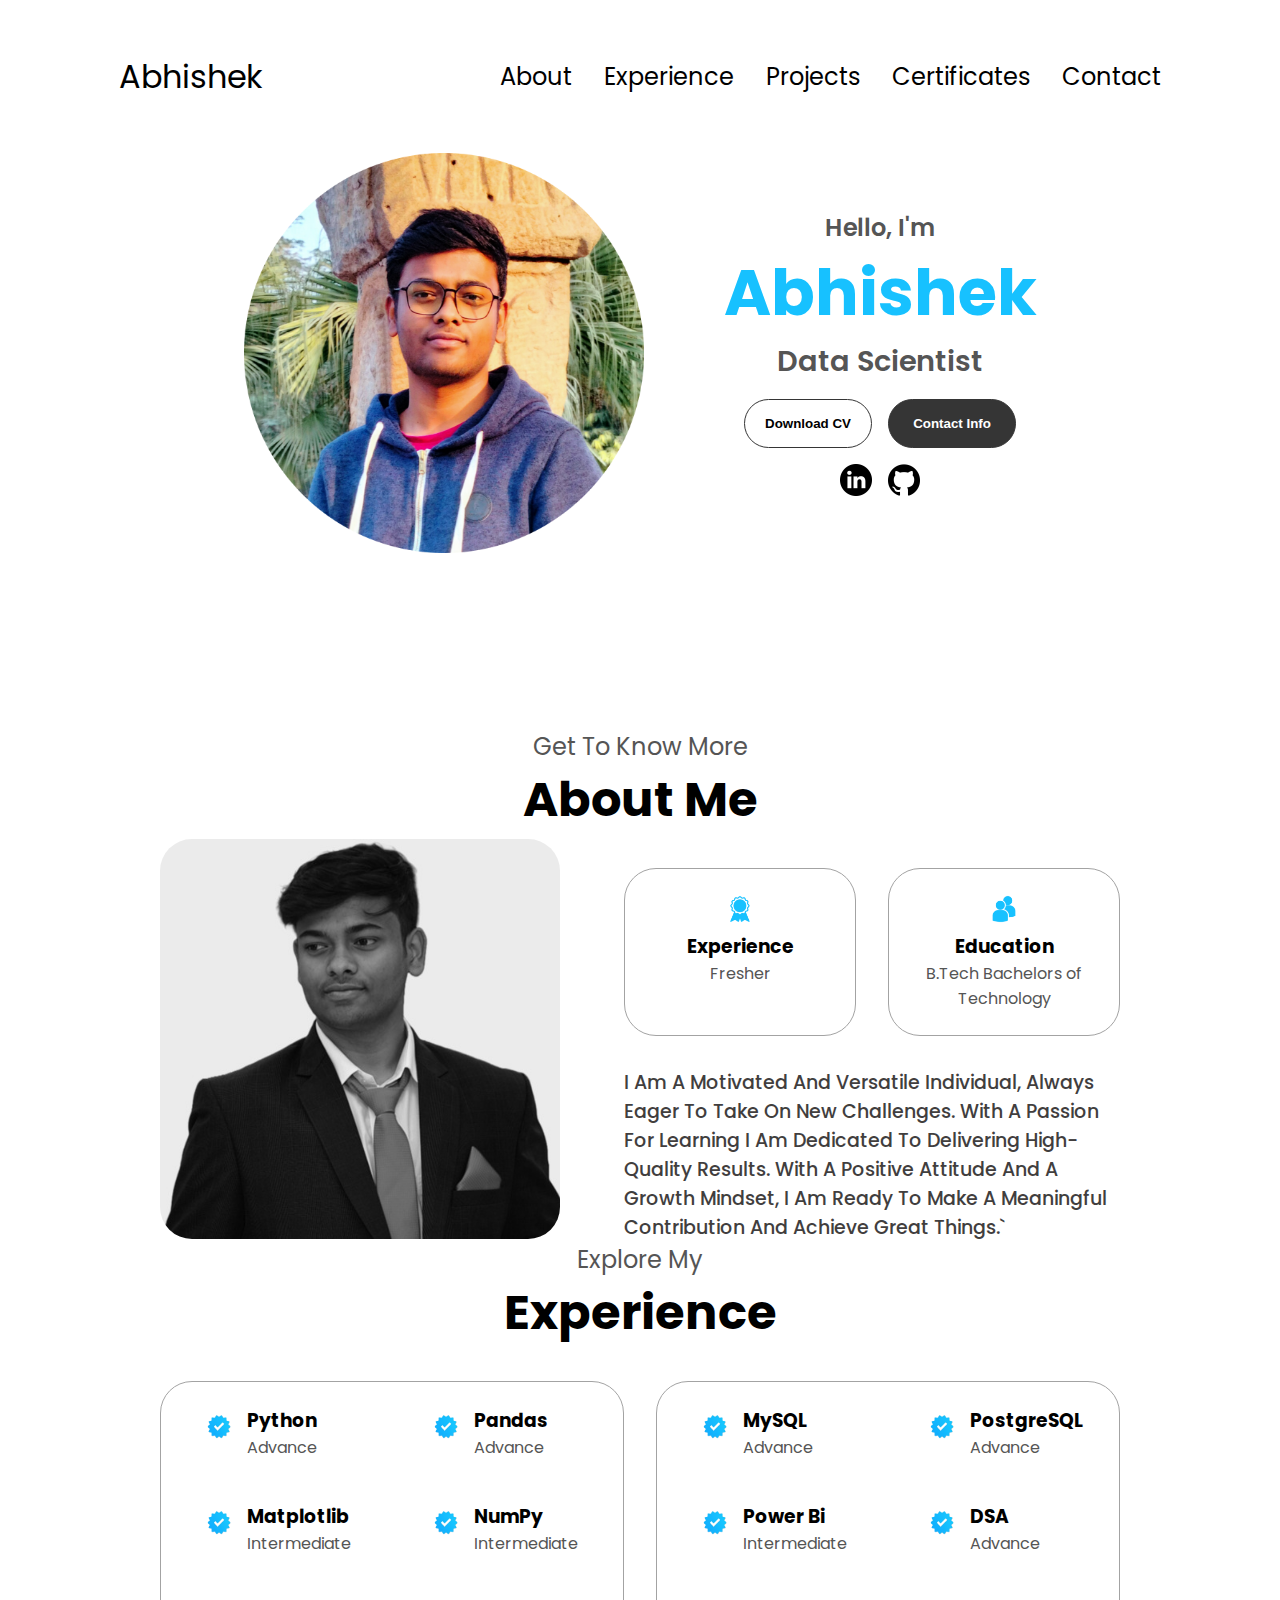
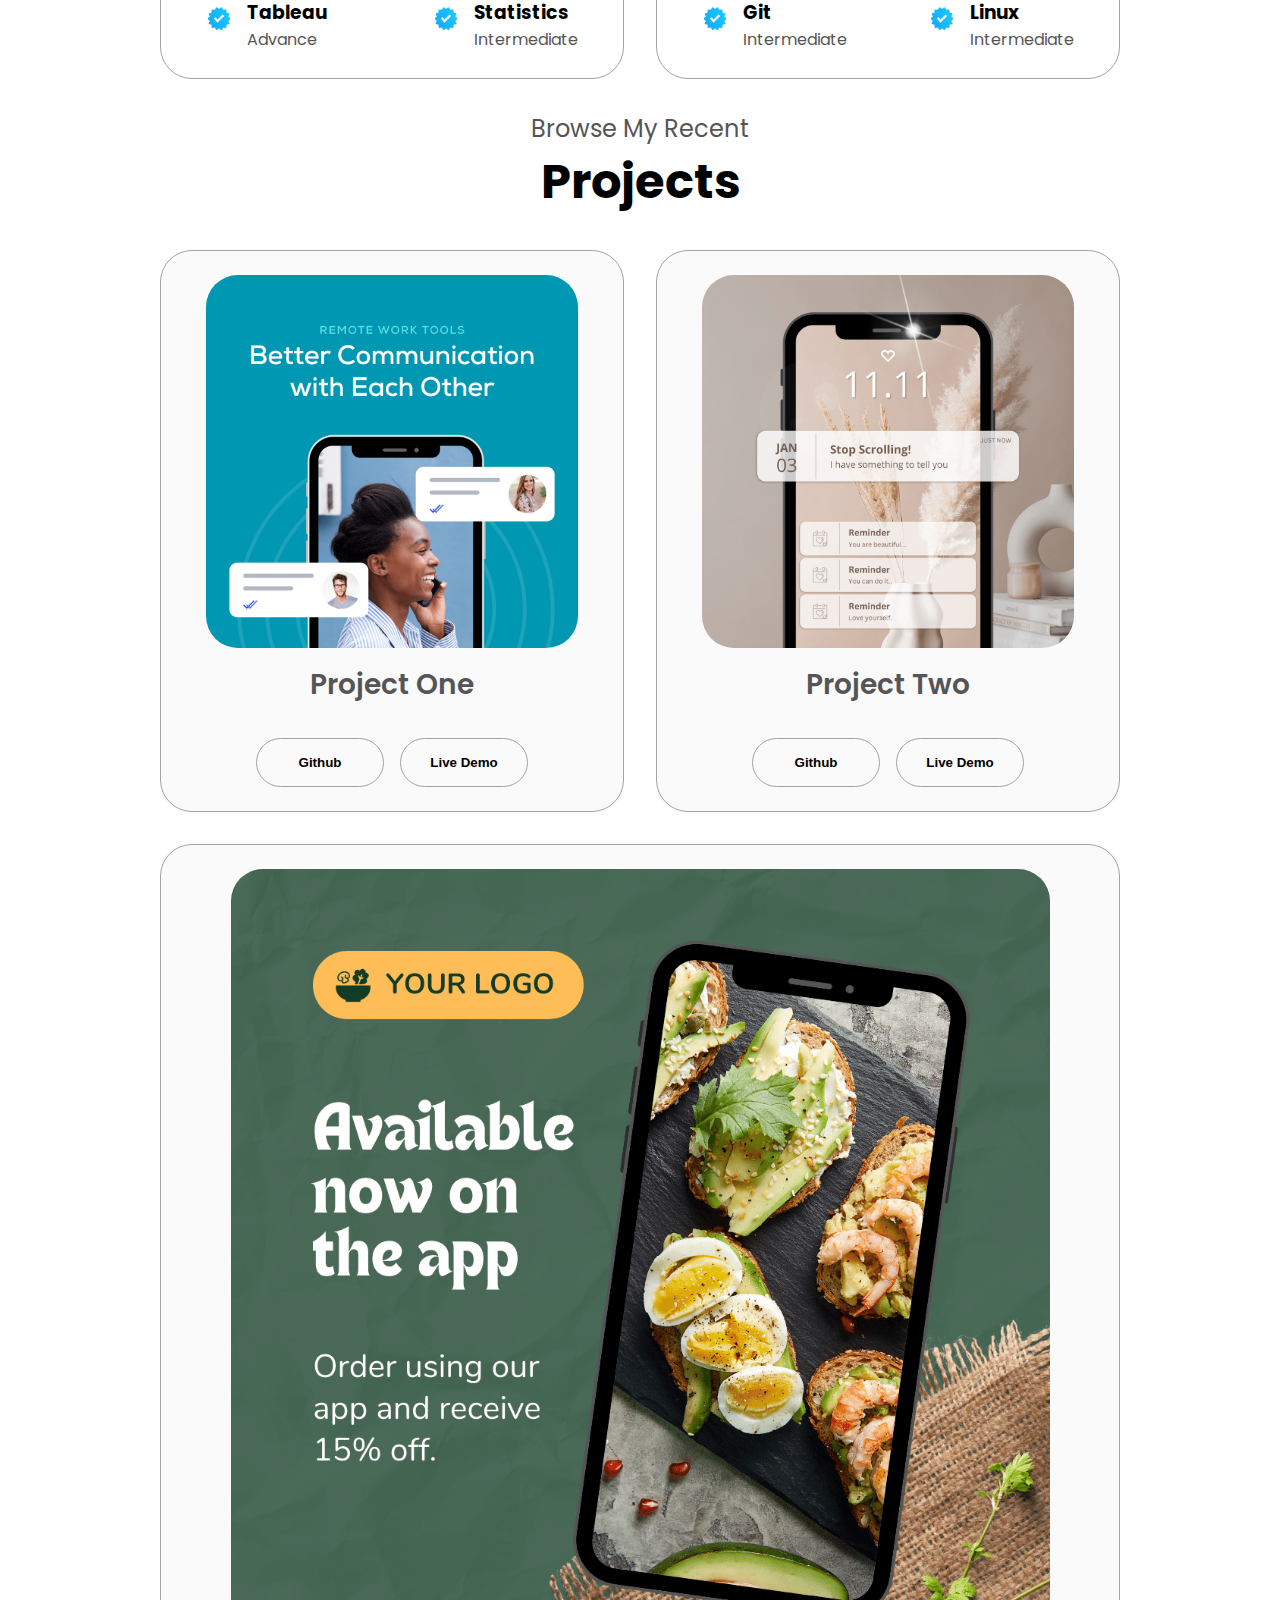
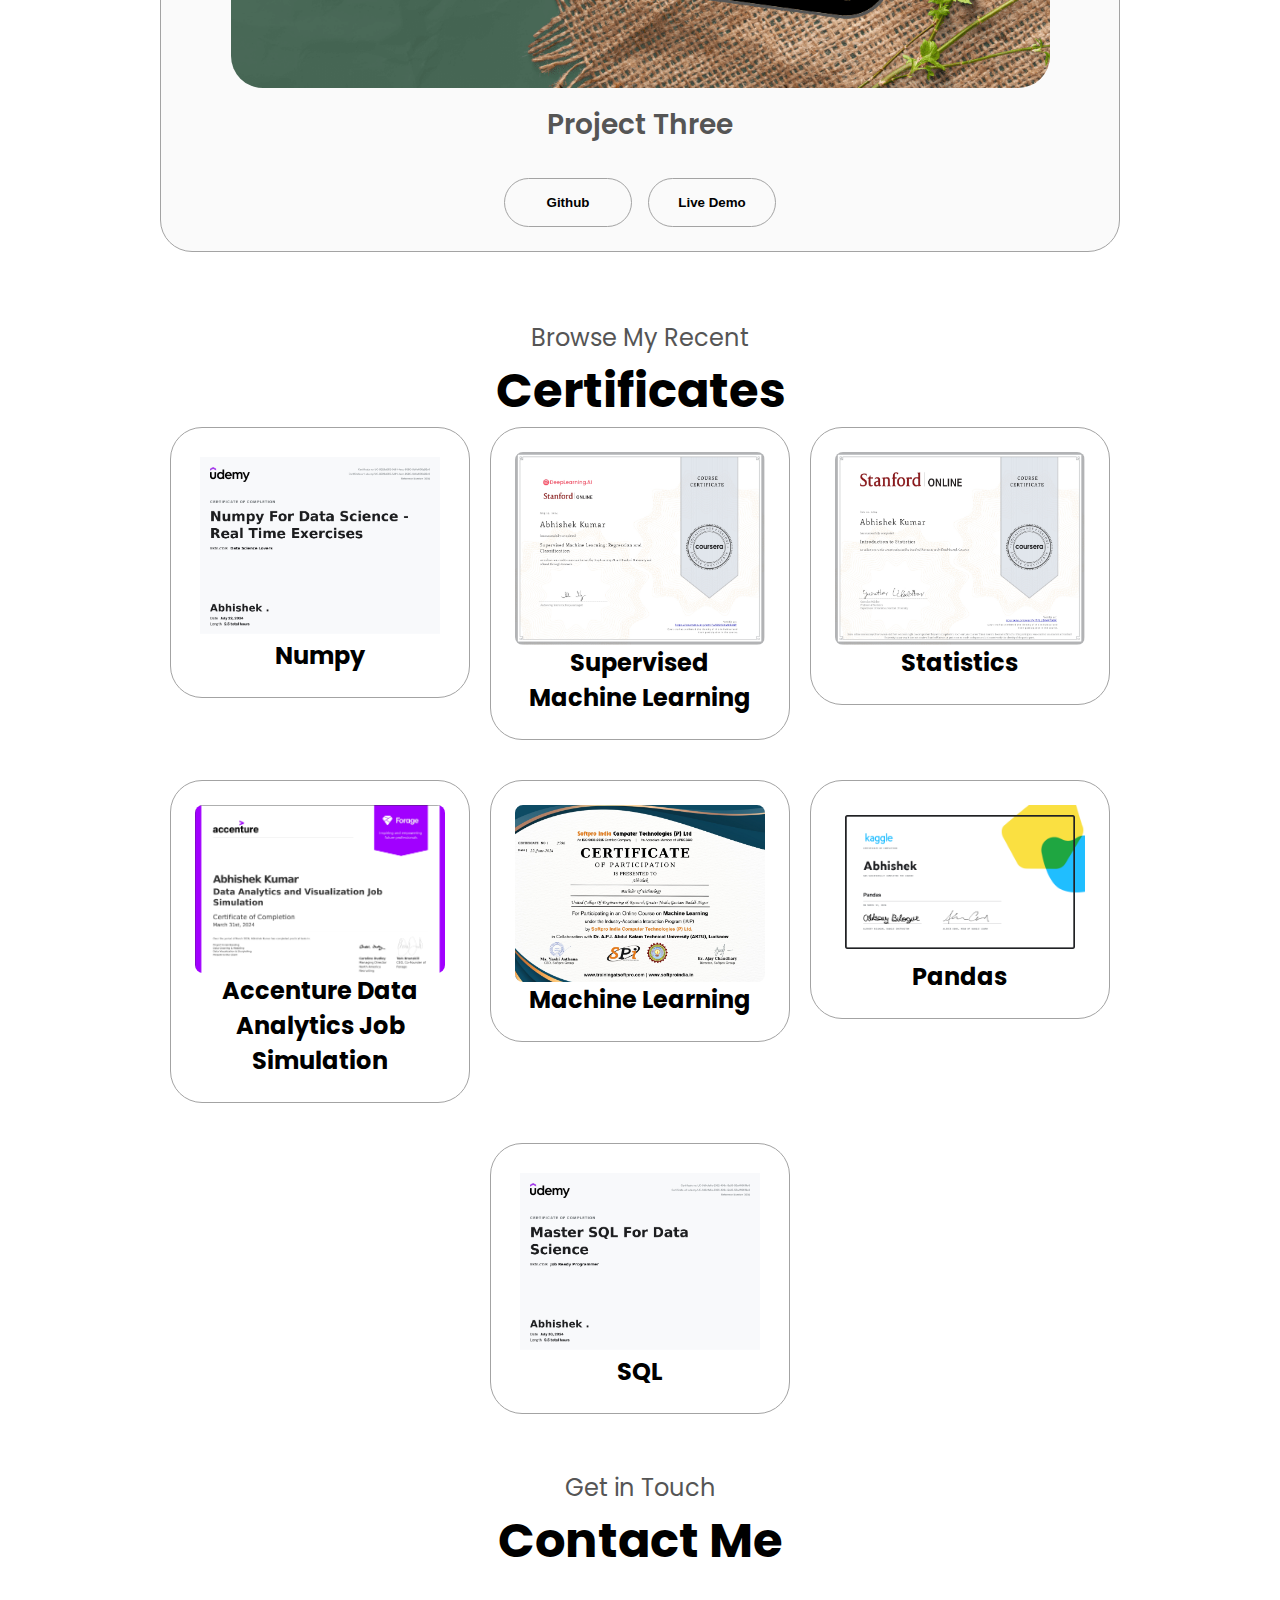
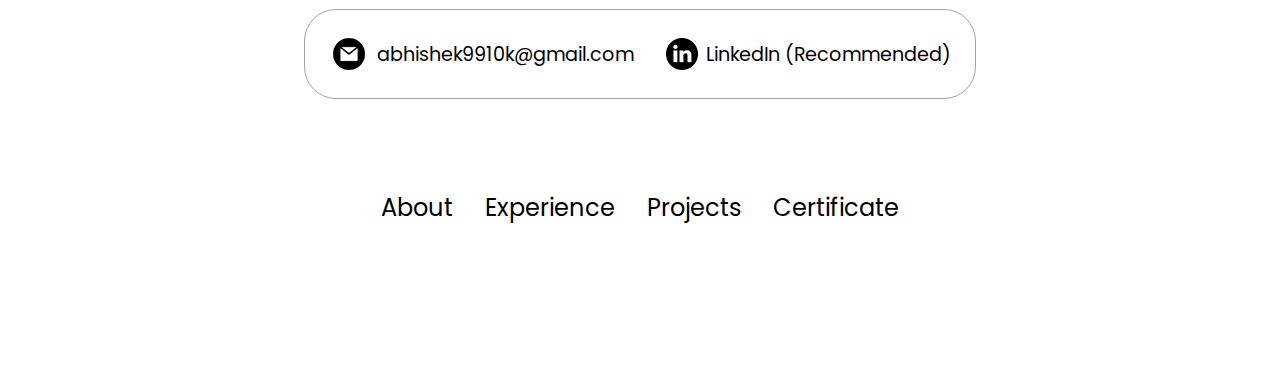
==== index.html @ ef2e8e3e "adding more certifictes" ====
<!DOCTYPE html>
<html lang="en">
  <head>
    <meta charset="UTF-8" />
    <meta http-equiv="X-UA-Compatible" content="IE=edge" />
    <meta name="viewport" content="width=device-width, initial-scale=1.0" />
    <title>Abhishek Portfolio</title>
    <link rel="icon" href="./assets/favicon.ico" type="image/x-icon" />
    <link rel="stylesheet" href="style.css" />
    <link rel="stylesheet" href="mediaqueries.css" />
  </head>
  <body>
    <nav id="desktop-nav">
      <div class="logo">Abhishek</div>
      <div>
        <ul class="nav-links">
          <li><a href="#about">About</a></li>
          <li><a href="#experience">Experience</a></li>
          <li><a href="#projects">Projects</a></li>
          <li><a href="#certificate">Certificates</a></li>
          <li><a href="#contact">Contact</a></li>
        </ul>
      </div>
    </nav>
    <nav id="hamburger-nav">
      <div class="logo">Abhishek</div>
      <div class="hamburger-menu">
        <div class="hamburger-icon" onclick="toggleMenu()">
          <span></span>
          <span></span>
          <span></span>
        </div>
        <div class="menu-links">
          <li><a href="#about" onclick="toggleMenu()">About</a></li>
          <li><a href="#experience" onclick="toggleMenu()">Experience</a></li>
          <li><a href="#projects" onclick="toggleMenu()">Projects</a></li>
          <li><a href="#contact" onclick="toggleMenu()">Contact</a></li>
        </div>
      </div>
    </nav>
    <section id="profile">
      <div class="section__pic-container">
        <img src="./assets/abhi_hero.png" alt="abhishek profile picture" />
      </div>
      <div class="section__text">
        <p class="section__text__p1">Hello, I'm</p>
        <h1 class="section_title">Abhishek</h1>
        <p class="section__text__p2">Data Scientist</p>
        <div class="btn-container">
          <!-- <button
            class="btn btn-color-2"
            onclick="window.open('.assets\no_resume.html')"
          >
            Download CV
          </button> -->

          <button class="btn btn-color-2" onclick="window.open('no_resume.html', '_blank')" >
            Download CV
          </button>

          <button class="btn btn-color-1" onclick="location.href='./#contact'">
            Contact Info
          </button>
        </div>
        <div id="socials-container">
          <img
            src="./assets/linkedin.png"
            alt="My LinkedIn profile"
            class="icon"
            onclick="window.open('https://www.linkedin.com/in/abhishek9910/')"
          />
          <img
            src="./assets/github.png"
            alt="My Github profile"
            class="icon"
            onclick="window.open('https://github.com/abhi24112')"
          />
        </div>
      </div>
    </section>
    <section id="about">
      <p class="section__text__p1">Get To Know More</p>
      <h1 class="title">About Me</h1>
      <div class="section-container">
        <div class="section__pic-container">
          <img
            src="./assets/black_white-removebg-preview.jpg"
            alt="Profile picture"
            class="about-pic"
          />
        </div>
        <div class="about-details-container">
          <div class="about-containers">
            <div class="details-container">
              <img
                src="./assets/exp.png"
                alt="Experience icon"
                class="icon"
              />
              <h3>Experience</h3>
              <p>Fresher</p>
            </div>
            <div class="details-container">
              <img
                src="./assets/education.png"
                alt="Education icon"
                class="icon"
              />
              <h3>Education</h3>
              <p>B.Tech Bachelors of Technology</p>
            </div>
          </div>
          <div class="text-container">
            <p>
              I Am A Motivated And Versatile Individual, Always Eager To Take On New Challenges. 
              With A Passion For Learning I Am Dedicated To Delivering High-Quality Results. 
              With A Positive Attitude And A Growth Mindset, 
              I Am Ready To Make 
              A Meaningful Contribution And Achieve Great Things.`
            </p>
          </div>
        </div>
      </div>
      <!-- <img
        src="./assets/arrow.png"
        alt="Arrow icon"
        class="icon arrow"
        onclick="location.href='./#experience'"
      /> -->
    </section>
    <section id="experience">
      <p class="section__text__p1">Explore My</p>
      <h1 class="title">Experience</h1>
      <div class="experience-details-container">
        <div class="about-containers">
          <div class="details-container">
            <!-- <h2 class="experience-sub-title">Frontend Development</h2> -->
            <div class="article-container">
              <article>
                <img
                  src="./assets/checkm-removebg-preview.png"
                  alt="Experience icon"
                  class="icon"
                />
                <div>
                  <h3>Python</h3>
                  <p>Advance</p>
                </div>
              </article>
              <article>
                <img
                  src="./assets/checkm-removebg-preview.png"
                  alt="Experience icon"
                  class="icon"
                />
                <div>
                  <h3>Pandas</h3>
                  <p>Advance</p>
                </div>
              </article>
              <article>
                <img
                  src="./assets/checkm-removebg-preview.png"
                  alt="Experience icon"
                  class="icon"
                />
                <div>
                  <h3>Matplotlib</h3>
                  <p>Intermediate</p>
                </div>
              </article>
              <article>
                <img
                  src="./assets/checkm-removebg-preview.png"
                  alt="Experience icon"
                  class="icon"
                />
                <div>
                  <h3>NumPy</h3>
                  <p>Intermediate</p>
                </div>
              </article>
              <article>
                <img
                  src="./assets/checkm-removebg-preview.png"
                  alt="Experience icon"
                  class="icon"
                />
                <div>
                  <h3>Tableau</h3>
                  <p>Advance</p>
                </div>
              </article>
              <article>
                <img
                  src="./assets/checkm-removebg-preview.png"
                  alt="Experience icon"
                  class="icon"
                />
                <div>
                  <h3>Statistics</h3>
                  <p>Intermediate</p>
                </div>
              </article>
            </div>
          </div>
          <div class="details-container">
            <!-- <h2 class="experience-sub-title">Frontend Development</h2> -->
            <div class="article-container">
              <article>
                <img
                  src="./assets/checkm-removebg-preview.png"
                  alt="Experience icon"
                  class="icon"
                />
                <div>
                  <h3>MySQL</h3>
                  <p>Advance</p>
                </div>
              </article>
              <article>
                <img
                  src="./assets/checkm-removebg-preview.png"
                  alt="Experience icon"
                  class="icon"
                />
                <div>
                  <h3>PostgreSQL</h3>
                  <p>Advance</p>
                </div>
              </article>
              <article>
                <img
                  src="./assets/checkm-removebg-preview.png"
                  alt="Experience icon"
                  class="icon"
                />
                <div>
                  <h3>Power Bi</h3>
                  <p>Intermediate</p>
                </div>
              </article>
              <article>
                <img
                  src="./assets/checkm-removebg-preview.png"
                  alt="Experience icon"
                  class="icon"
                />
                <div>
                  <h3>DSA</h3>
                  <p>Advance</p>
                </div>
              </article>
              <article>
                <img
                  src="./assets/checkm-removebg-preview.png"
                  alt="Experience icon"
                  class="icon"
                />
                <div>
                  <h3>Git</h3>
                  <p>Intermediate</p>
                </div>
              </article>
              <article>
                <img
                  src="./assets/checkm-removebg-preview.png"
                  alt="Experience icon"
                  class="icon"
                />
                <div>
                  <h3>Linux</h3>
                  <p>Intermediate</p>
                </div>
              </article>
            </div>
          </div>
        </div>
      </div>
      <!-- <img
        src="./assets/arrow.png"
        alt="Arrow icon"
        class="icon arrow"
        onclick="location.href='./#projects'"
      /> -->
    </section>
    <section id="projects">
      <p class="section__text__p1">Browse My Recent</p>
      <h1 class="title">Projects</h1>
      <div class="experience-details-container">
        <div class="about-containers">
          <div class="details-container color-container">
            <div class="article-container">
              <img
                src="./assets/project-1.png"
                alt="Project 1"
                class="project-img"
              />
            </div>
            <h2 class="experience-sub-title project-title">Project One</h2>
            <div class="btn-container">
              <button
                class="btn btn-color-2 project-btn"
                onclick="window.open('https://github.com/abhi24112')"
              >
                Github
              </button>
              <button
                class="btn btn-color-2 project-btn"
                onclick="window.open('https://github.com/abhi24112')"
              >
                Live Demo
              </button>
            </div>
          </div>
          <div class="details-container color-container">
            <div class="article-container">
              <img
                src="./assets/project-2.png"
                alt="Project 2"
                class="project-img"
              />
            </div>
            <h2 class="experience-sub-title project-title">Project Two</h2>
            <div class="btn-container">
              <button
                class="btn btn-color-2 project-btn"
                onclick="window.open('https://github.com/abhi24112')"
              >
                Github
              </button>
              <button
                class="btn btn-color-2 project-btn"
                onclick="window.open('https://github.com/abhi24112')"
              >
                Live Demo
              </button>
            </div>
          </div>
          <div class="details-container color-container">
            <div class="article-container">
              <img
                src="./assets/project-3.png"
                alt="Project 3"
                class="project-img"
              />
            </div>
            <h2 class="experience-sub-title project-title">Project Three</h2>
            <div class="btn-container">
              <button
                class="btn btn-color-2 project-btn"
                onclick="window.open('https://github.com/abhi24112')"
              >
                Github
              </button>
              <button
                class="btn btn-color-2 project-btn"
                onclick="window.open('https://github.com/abhi24112')"
              >
                Live Demo
              </button>
            </div>
          </div>
        </div>
      </div>
      <!-- <img
        src="./assets/arrow.png"
        alt="Arrow icon"
        class="icon arrow"
        onclick="location.href='./#contact'"
      /> -->
    </section>


<!-- Certificate Section -->
    <section id="certificate">
      <p class="section__text__p1">Browse My Recent</p>
      <h1 class="title">Certificates</h1>
      <div class="certificate-wrapper">
        <div class="certificate-item">
          <div class="cerdetail-container color-container">
            <a href="https://www.udemy.com/certificate/UC-9326a803-5d61-4ecc-9980-6b6e606a88c6/" target="_blank" class="certificate-link">
              <div class="certificate-container">
                <img src="assets\numpy.jpg" alt="Numpy Certificate" class="certificate-img">
              </div>
              <h2 class="certificate-sub-title">Numpy</h2>
            </a>
          </div>
        </div>
        <div class="certificate-item">
          <div class="cerdetail-container color-container">
            <a href="https://coursera.org/share/c11bd232d0f5179280b59793c2954173" target="_blank" class="certificate-link">
              <div class="certificate-container">
                <img src="assets\supervised.jpg" alt="deeplearnig.ai Standford Certificate" class="certificate-img">
              </div>
              <h2 class="certificate-sub-title">Supervised Machine Learning</h2>
            </a>
          </div>
        </div>
        <div class="certificate-item">
          <div class="cerdetail-container color-container">
            <a href="https://coursera.org/share/4122ca90758fc94a66b3f85af03d422b" target="_blank" class="certificate-link">
              <div class="certificate-container">
                <img src="assets\statistics.jpg" alt="Standford Certificate" class="certificate-img">
              </div>
              <h2 class="certificate-sub-title">Statistics</h2>
            </a>
          </div>
        </div>
        <div class="certificate-item">
          <div class="cerdetail-container color-container">
            <a href="https://forage-uploads-prod.s3.amazonaws.com/completion-certificates/Accenture%20North%20America/hzmoNKtzvAzXsEqx8_Accenture%20North%20America_gLywKjaPsaZXcNJGS_1711901555198_completion_certificate.pdf" target="_blank" class="certificate-link">
              <div class="certificate-container">
                <img src="assets\accenture.png" alt="accenture Certificate" class="certificate-img">
              </div>
              <h2 class="certificate-sub-title">Accenture Data Analytics Job Simulation</h2>
            </a>
          </div>
        </div>
        <div class="certificate-item">
          <div class="cerdetail-container color-container">
            <a href="https://drive.google.com/file/d/16DqFGQH0BVQe_my7ss2_tNaxTNeK2F7A/view?usp=sharing" target="_blank" class="certificate-link">
              <div class="certificate-container">
                <img src="assets\softpro.jpg" alt="Machine Learning Certificate" class="certificate-img">
              </div>
              <h2 class="certificate-sub-title">Machine Learning</h2>
            </a>
          </div>
        </div>
        <div class="certificate-item">
          <div class="cerdetail-container color-container">
            <a href="https://www.kaggle.com/learn/certification/abhishek9910/pandas" target="_blank" class="certificate-link">
              <div class="certificate-container">
                <img src="assets\panda.png" alt="Pandas Certificate" class="certificate-img">
              </div>
              <h2 class="certificate-sub-title">Pandas</h2>
            </a>
          </div>
        </div>
        <div class="certificate-item">
          <div class="cerdetail-container color-container">
            <a href="https://www.kaggle.com/learn/certification/abhishek9910/pandas" target="_blank" class="certificate-link">
              <div class="certificate-container">
                <img src="assets\sql.jpg" alt="SQL Certificate" class="certificate-img">
              </div>
              <h2 class="certificate-sub-title">SQL</h2>
            </a>
          </div>
        </div>
        <!-- Add more certificate items as needed -->
      </div>
    </section>
    

    <section id="contact">
      <p class="section__text__p1">Get in Touch</p>
      <h1 class="title">Contact Me</h1>
      <div class="contact-info-upper-container">
        <div class="contact-info-container">
          <img
            src="./assets/email.png"
            alt="Email icon"
            class="icon contact-icon email-icon"
          />
          <p><a href="mailto:abhishek9910k@gmail.com">abhishek9910k@gmail.com</a></p>
        </div>
        <div class="contact-info-container">
          <img
            src="./assets/linkedin.png"
            alt="LinkedIn icon"
            class="icon contact-icon"
          />
          <p><a href="https://www.linkedin.com/in/abhishek9910/">LinkedIn (Recommended)</a></p>
        </div>
      </div>
    </section>
    <footer>
      <nav>
        <div class="nav-links-container">
          <ul class="nav-links">
            <li><a href="#about">About</a></li>
            <li><a href="#experience">Experience</a></li>
            <li><a href="#projects">Projects</a></li>
            <li><a href="#certificate">Certificate</a></li>
          </ul>
        </div>
      </nav>
    </footer>
    <script src="script.js"></script>
  </body>
</html>
---- style.css ----
/* GENERAL */

@import url("https://fonts.googleapis.com/css2?family=Poppins:wght@300;400;500;600&display=swap");

* {
  margin: 0;
  padding: 0;
}

body {
  margin: 0;
  padding: 0;
  box-sizing: border-box;
  font-family: "Poppins", sans-serif;
}

html {
  scroll-behavior: smooth;
}

p {
  color: rgb(85, 85, 85);
}

/* TRANSITION */

a,
.btn {
  transition: all 300ms ease;
}

/* DESKTOP NAV */

nav,
.nav-links {
  display: flex;
}

nav {
  justify-content: space-around;
  align-items: center;
  height: 17vh;
}

.nav-links {
  gap: 2rem;
  list-style: none;
  font-size: 1.5rem;
}

a {
  color: black;
  text-decoration: none;
  text-decoration-color: white;
}

a:hover {
  color: grey;
  text-decoration: underline;
  text-underline-offset: 1rem;
  text-decoration-color: rgb(181, 181, 181);
}

.logo {
  font-size: 2rem;
}

.logo:hover {
  cursor: default;
}

/* HAMBURGER MENU */

#hamburger-nav {
  display: none;
}

.hamburger-menu {
  position: relative;
  display: inline-block;
}

.hamburger-icon {
  display: flex;
  flex-direction: column;
  justify-content: space-between;
  height: 24px;
  width: 30px;
  cursor: pointer;
}

.hamburger-icon span {
  width: 100%;
  height: 2px;
  background-color: black;
  transition: all 0.3 ease-in-out;
}

.menu-links {
  position: absolute;
  top: 100%;
  right: 0;
  background-color: white;
  width: fit-content;
  max-height: 0;
  overflow: hidden;
  transition: all 0.3 ease-in-out;
}

.menu-links a {
  display: block;
  padding: 10px;
  text-align: center;
  font-size: 1.5rem;
  color: black;
  text-decoration: none;
  transition: all 0.3 ease-in-out;
}

.menu-links li {
  list-style: none;
}

.menu-links.open {
  max-height: 300px;
}

.hamburger-icon.open span:first-child {
  transform: rotate(45deg) translate(10px, 5px);
}

.hamburger-icon.open span:nth-child(2) {
  opacity: 0;
}

.hamburger-icon.open span:last-child {
  transform: rotate(-45deg) translate(10px, -5px);
}

.hamburger-icon span:first-child {
  transform: none;
}

.hamburger-icon span:first-child {
  opacity: 1;
}

.hamburger-icon span:first-child {
  transform: none;
}

/* SECTIONS */

section {
  padding-top: 4vh 0;
  margin: 0 10rem;
  box-sizing: border-box;
  min-height: fit-content;
}

.section-container {
  display: flex;
}

/* PROFILE SECTION */

#profile {
  display: flex;
  justify-content: center;
  gap: 5rem;
  height: 80vh;
  padding-bottom: 40px;
}

.section__pic-container {
  display: flex;
  height: 400px;
  width: 400px;
  margin: auto 0;
}

.section__text {
  align-self: center;
  text-align: center;
}

.section_title{
  color: rgba(23,193,255,255);
  font-size: 4rem;
  text-align: center;
}
.section__text p {
  font-weight: 600;
}

.section__text__p1 {
  text-align: center;
  font-size: 1.5rem;
}

.section__text__p2 {
  font-size: 1.80rem;
  margin-bottom: 1rem;
}

.title {
  font-size: 3rem;
  text-align: center;
}

#socials-container {
  display: flex;
  justify-content: center;
  margin-top: 1rem;
  gap: 1rem;
}

/* ICONS */

.icon {
  cursor: pointer;
  height: 2rem;
}

/* BUTTONS */

.btn-container {
  display: flex;
  justify-content: center;
  gap: 1rem;
}

.btn {
  font-weight: 600;
  transition: all 300ms ease;
  padding: 1rem;
  width: 8rem;
  border-radius: 2rem;
}

.btn-color-1,
.btn-color-2 {
  border: rgb(53, 53, 53) 0.1rem solid;
}

.btn-color-1:hover,
.btn-color-2:hover {
  cursor: pointer;
}

.btn-color-1,
.btn-color-2:hover {
  background: rgb(53, 53, 53);
  color: white;
}

.btn-color-1:hover {
  background: rgb(0, 0, 0);
}

.btn-color-2 {
  background: none;
}

.btn-color-2:hover {
  border: rgb(255, 255, 255) 0.1rem solid;
}

.btn-container {
  gap: 1rem;
}

/* ABOUT SECTION */

#about {
  position: relative;
  padding-top: 40px;
}

.about-containers {
  gap: 2rem;
  margin-bottom: 2rem;
  margin-top: 2rem;
}

.text-container p{
  color: rgb(65, 62, 62);
  font-weight: 490;
  font-size: 19px;
}

.about-details-container {
  justify-content: flex-start;
  flex-direction: column;
}

.about-containers,
.about-details-container {
  display: flex;
}

.about-pic {
  border-radius: 2rem;
}

.arrow {
  position: absolute;
  right: -5rem;
  bottom: 2.5rem;
}

.details-container {
  padding: 1.5rem;
  flex: 1;
  background: white;
  border-radius: 2rem;
  border: rgb(53, 53, 53) 0.1rem solid;
  border-color: rgb(163, 163, 163);
  text-align: center;
}

.section-container {
  gap: 4rem;
  height: 80%;
}

.section__pic-container {
  height: 400px;
  width: 400px;
  margin: auto 0;
}

/* PROJECTS SECTION */

#projects {
  position: relative;
}

.color-container {
  border-color: rgb(163, 163, 163);
  background: rgb(250, 250, 250);
}

.project-img {
  border-radius: 2rem;
  width: 90%;
  height: 90%;
}

.project-title {
  margin: 1rem;
  color: black;
}

.project-btn {
  color: black;
  border-color: rgb(163, 163, 163);
}

/* CONTACT */

#contact {
  display: flex;
  justify-content: center;
  flex-direction: column;
  height: 70vh;
}

.contact-info-upper-container {
  display: flex;
  justify-content: center;
  border-radius: 2rem;
  border: rgb(53, 53, 53) 0.1rem solid;
  border-color: rgb(163, 163, 163);
  background: (250, 250, 250);
  margin: 2rem auto;
  padding: 0.5rem;
}

.contact-info-container {
  display: flex;
  align-items: center;
  justify-content: center;
  gap: 0.5rem;
  margin: 1rem;
}

.contact-info-container p {
  font-size: larger;
}

.contact-icon {
  cursor: default;
}

.email-icon {
  height: 2.5rem;
}

/* FOOTER SECTION */

footer {
  height: 26vh;
  margin: 50 1rem;
}

footer p {
  text-align: center;
}


/* CERTIFICATE SECTION */

#certificate {
  position: relative;
  padding: 4vh 0; /* Adjust padding as needed */
}

/* Container for each certificate */
.certificate-wrapper {
  display: flex;
  flex-wrap: wrap; /* Allows items to wrap onto multiple lines */
  gap: 20px; /* Space between items */
  justify-content: center; /* Center items horizontally */
}

/* Style for each certificate item */
.certificate-item {
  flex: 1 1 calc(33.333% - 20px); /* Adjusts to fit 3 items per line, with gap space considered */
  max-width: calc(33.333% - 20px); /* Ensures each item does not exceed this width */
  box-sizing: border-box; /* Includes padding and border in width */
  margin-bottom: 20px; /* Space below each item */
}

/* Container for certificate image */
.certificate-container {
  width: 100%; /* Full width of its parent container */
  max-width: 100%; /* Maximum width to ensure responsiveness */
  overflow: hidden; /* Ensures the image doesn’t overflow the container */
  border-radius: 8px; /* Optional: Adds rounded corners */
}

/* Style for the images */
.certificate-img {
  width: 100%; /* Ensures the image takes up full container width */
  height: auto; /* Maintains aspect ratio */
  display: block; /* Removes bottom space */
}

/* it providing the boder to the certificate  */
.cerdetail-container{
  padding: 1.5rem;
  flex: 1;
  background: white;
  border-radius: 2rem;
  border: rgb(53, 53, 53) 0.1rem solid;
  border-color: rgb(163, 163, 163);
  text-align: center;
}

.experience-sub-title {
  color: rgb(85, 85, 85);
  font-weight: 600;
  font-size: 1.75rem;
  margin-bottom: 2rem;
}

.experience-details-container {
  display: flex;
  justify-content: center;
  flex-direction: column;
}

.article-container {
  display: flex;
  text-align: initial;
  flex-wrap: wrap;
  flex-direction: row;
  gap: 2.5rem;
  justify-content: space-around;
}

article {
  display: flex;
  width: 10rem;
  justify-content: left;
  gap: 0.5rem;
}

article .icon {
  width: 2.5rem; /* Increased width for larger image */
  height: 2.5rem; /* Adjust height accordingly */
  margin-bottom: 1rem; /* Added space below icon */
}

article .icon {
  cursor: default;
}
---- mediaqueries.css ----
/* Adjust layout and spacing for large screens */
@media screen and (max-width: 1400px) {
  #profile {
    height: auto;
    margin-bottom: 6rem;
  }
  .about-containers {
    flex-wrap: wrap;
  }
  #certificate {
    height: fit-content;
  }
  .certificate-containers {
    flex-wrap: wrap;
  }
  #contact,
  #projects {
    height: fit-content;
  }
}

/* Adjust layout and spacing for medium screens */
@media screen and (max-width: 1200px) {
  #desktop-nav {
    display: none;
  }
  #hamburger-nav {
    display: flex;
  }
  #experience,
  .experience-details-container {
    margin-top: 2rem;
  }
  #profile,
  .section-container {
    display: block;
  }
  .arrow {
    display: none;
  }
  section,
  .section-container {
    height: fit-content;
    margin: 0 5%;
  }
  .section__pic-container {
    width: 275px;
    height: 275px;
    margin: 0 auto 2rem;
  }
  .about-containers {
    margin-top: 0;
  }
  .certificate-containers {
    flex-wrap: wrap;
  }
}

/* Adjust layout and spacing for small screens */
@media screen and (max-width: 768px) {
  .certificate-item {
    flex: 1 1 calc(50% - 20px);
    max-width: calc(50% - 20px);
  }
}

/* Adjust layout and spacing for extra small screens */
@media screen and (max-width: 600px) {
  #contact,
  footer {
    height: 40vh;
  }
  #profile {
    height: auto;
    margin-bottom: 0;
  }
  article {
    font-size: 1rem;
  }
  footer nav {
    height: fit-content;
    margin-bottom: 2rem;
  }
  .about-containers,
  .contact-info-upper-container,
  .btn-container {
    flex-wrap: wrap;
  }

  .section_title{
    color: rgba(23,193,255,255);
    font-size: 2.5rem;
    text-align: center;
  }

  .contact-info-container {
    margin: 0;
  }
  .contact-info-container p,
  .nav-links li a {
    font-size: 1rem;
  }
  .experience-sub-title {
    font-size: 1.25rem;
  }
  .logo {
    font-size: 1.5rem;
  }
  .nav-links {
    flex-direction: column;
    gap: 0.5rem;
    text-align: center;
  }
  .section__pic-container {
    width: auto;
    height: 66vw;
    justify-content: center;
  }

  .section__text__p2 {
    font-size: 1.25rem;
  }
  .title {
    font-size: 2rem;
  }
  .text-container {
    text-align: justify;
  }
}

/* Adjust layout and spacing for extra extra small screens */
@media screen and (max-width: 480px) {
  .certificate-item {
    flex: 1 1 100%;
    max-width: 100%;
  }
}
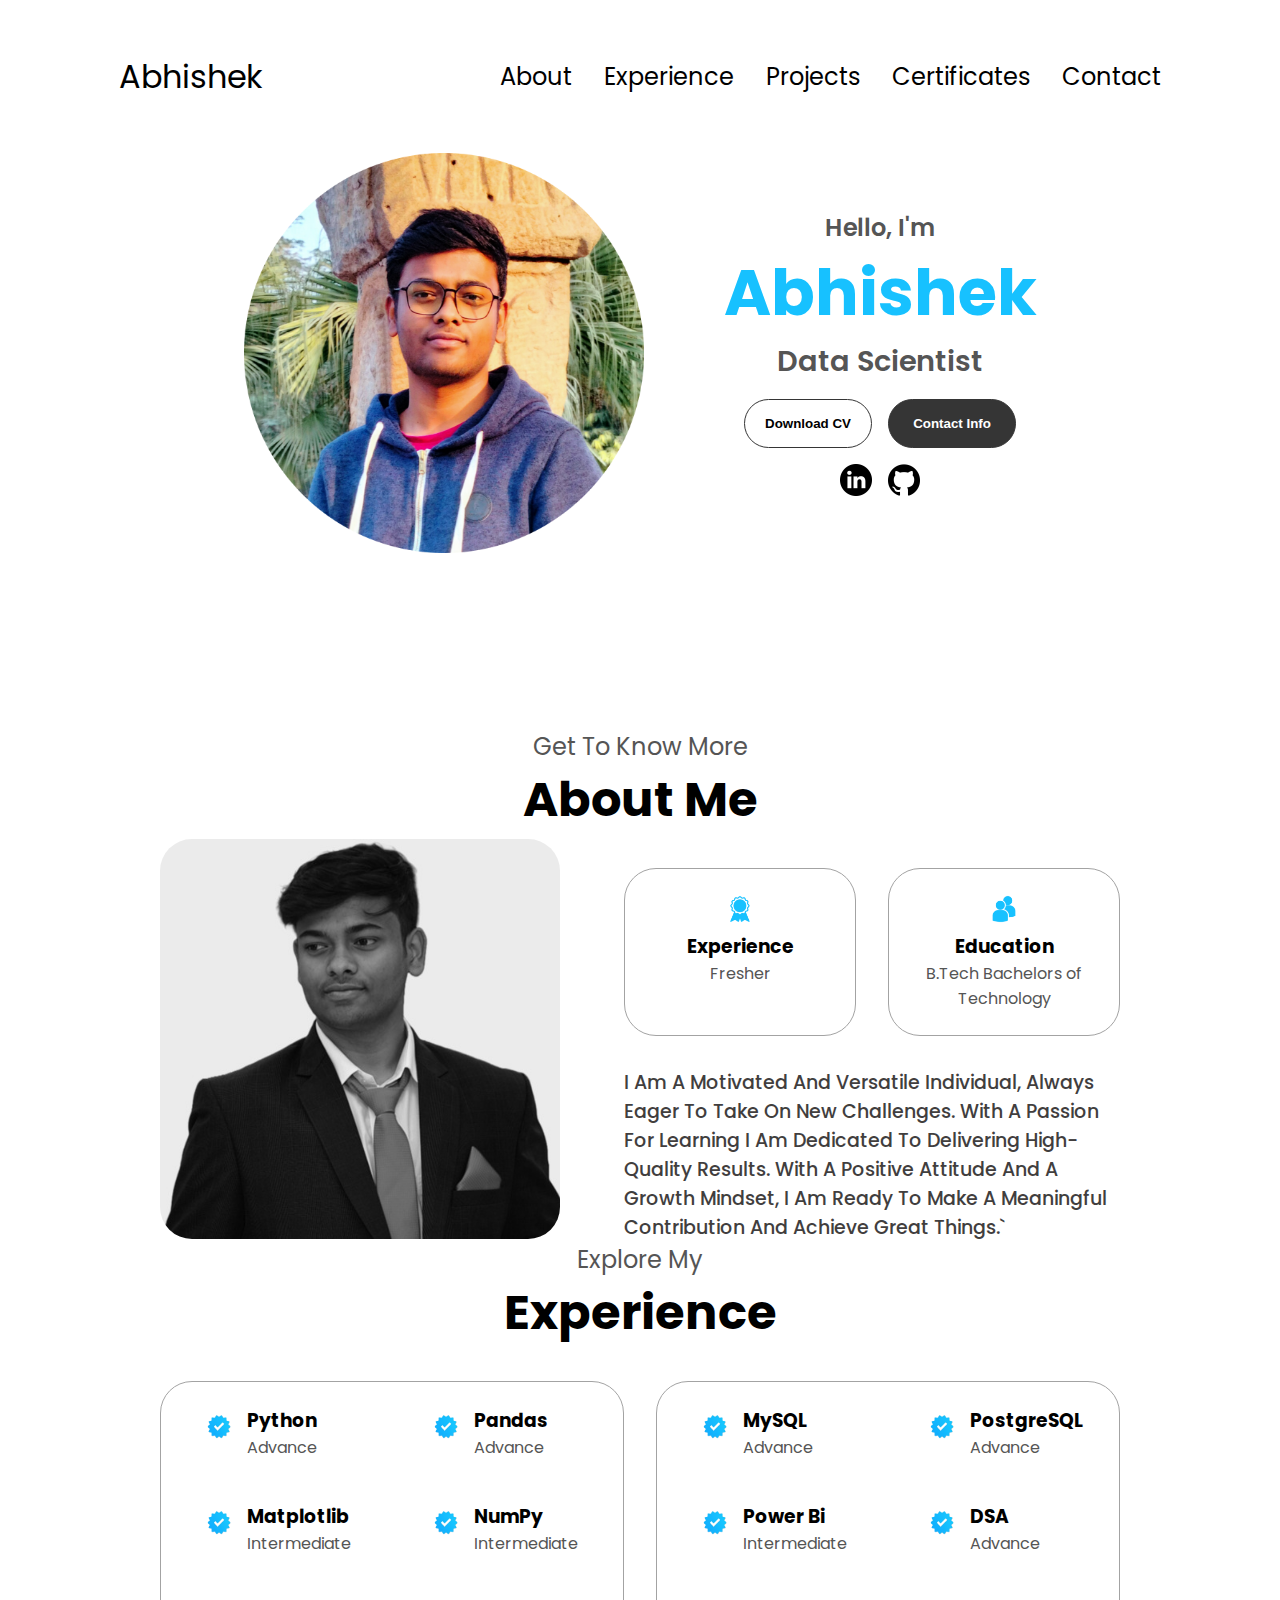
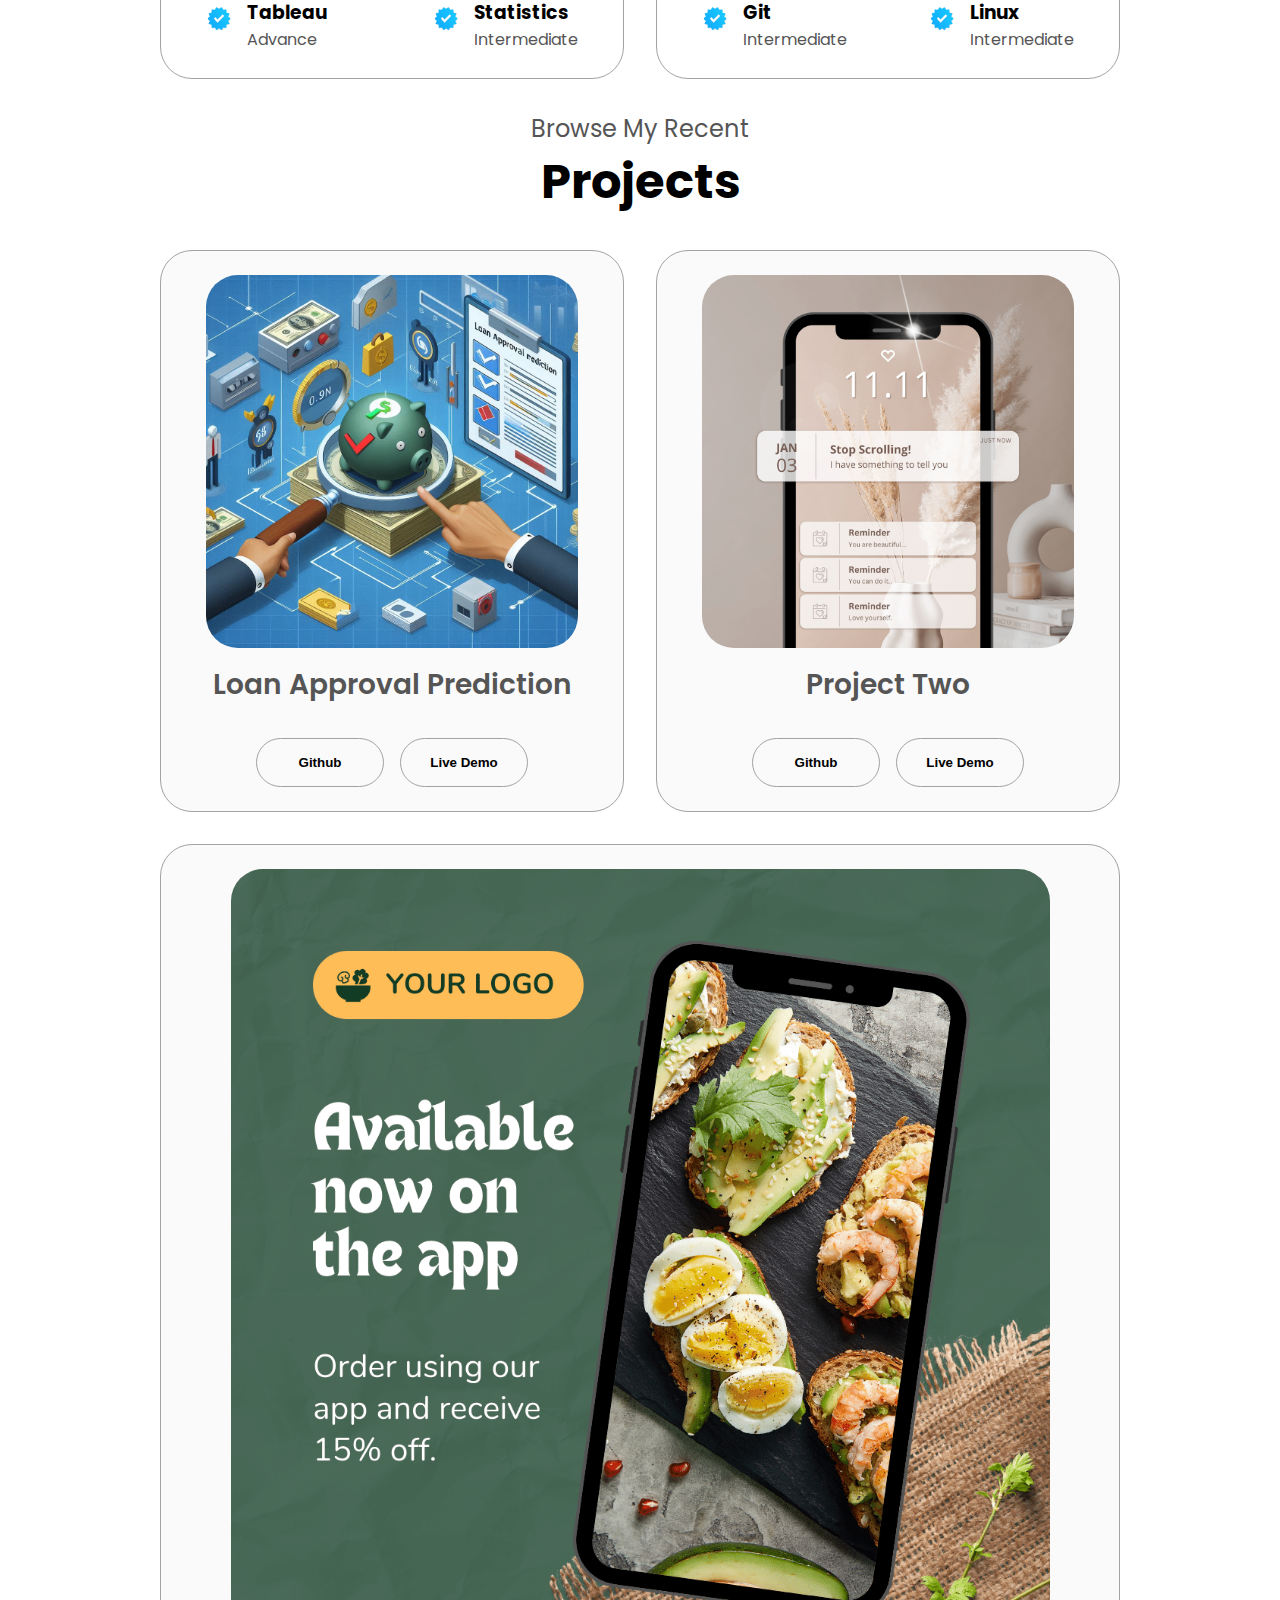
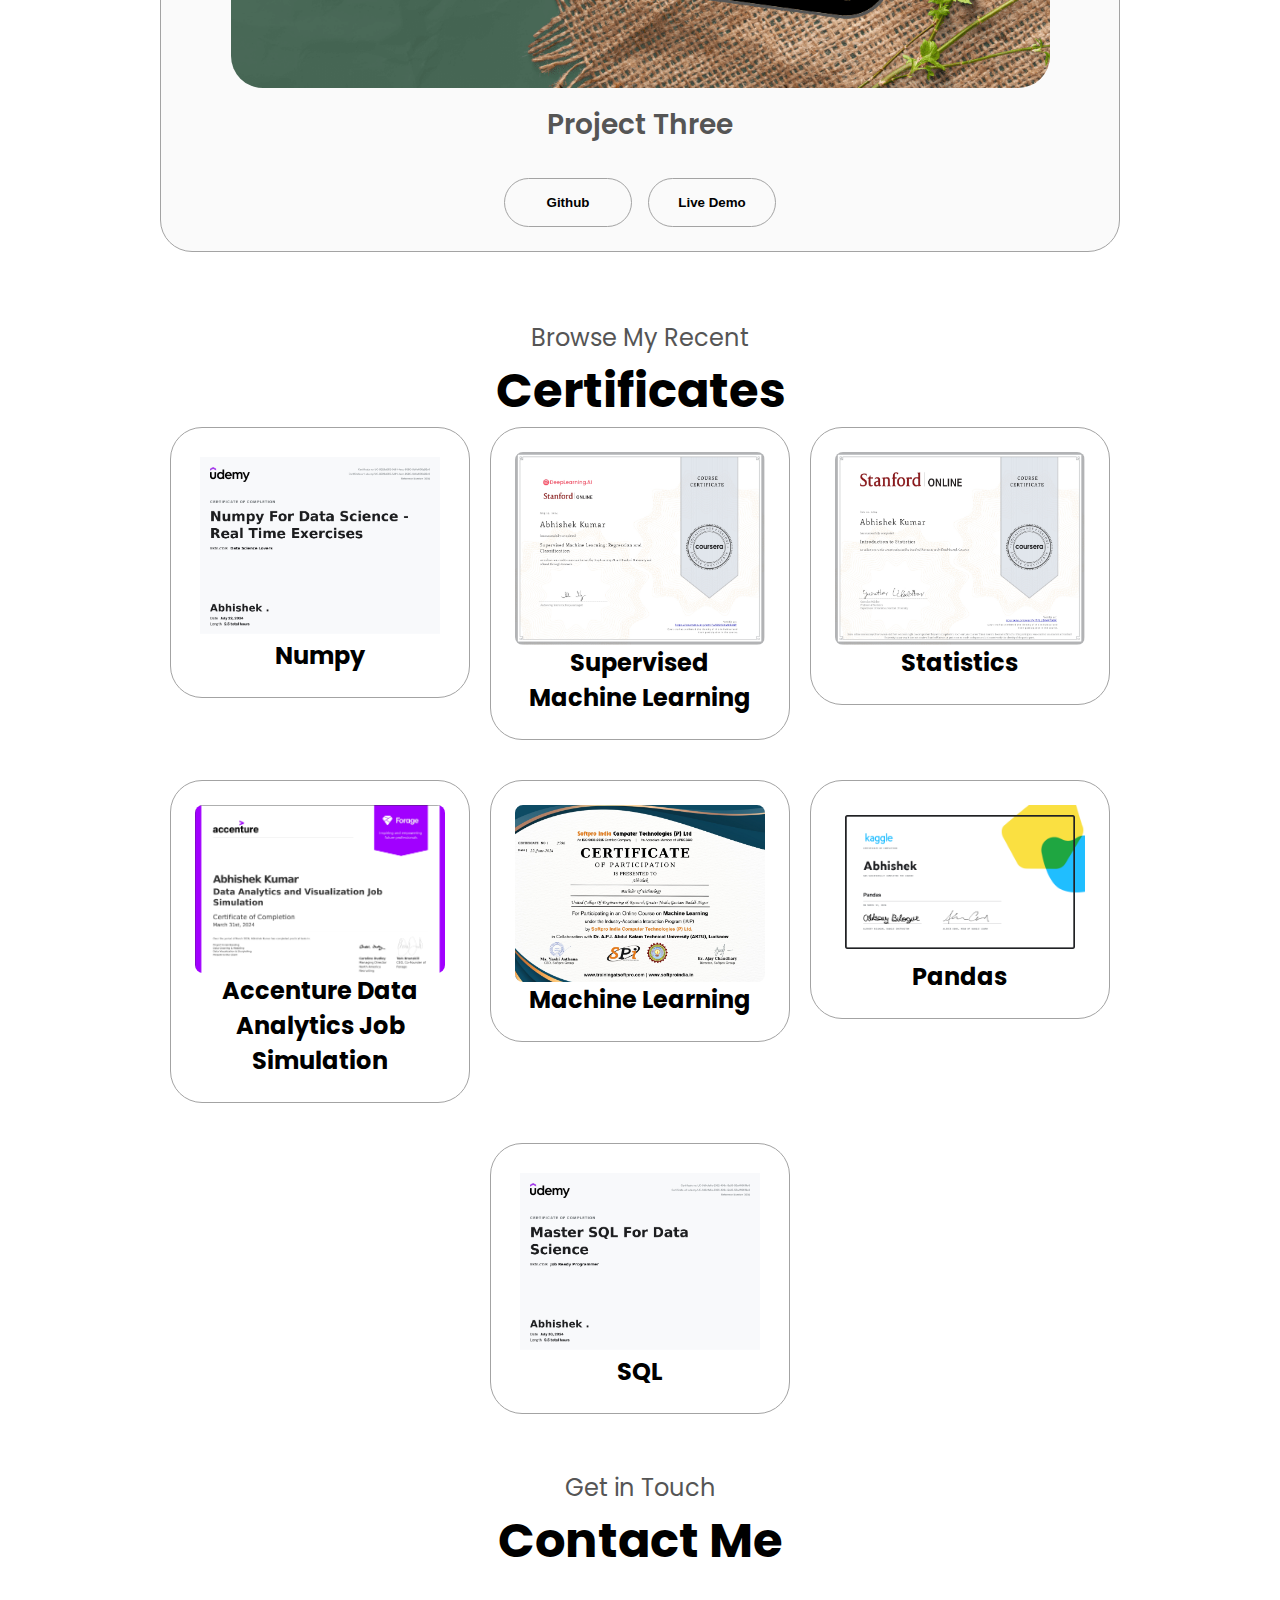
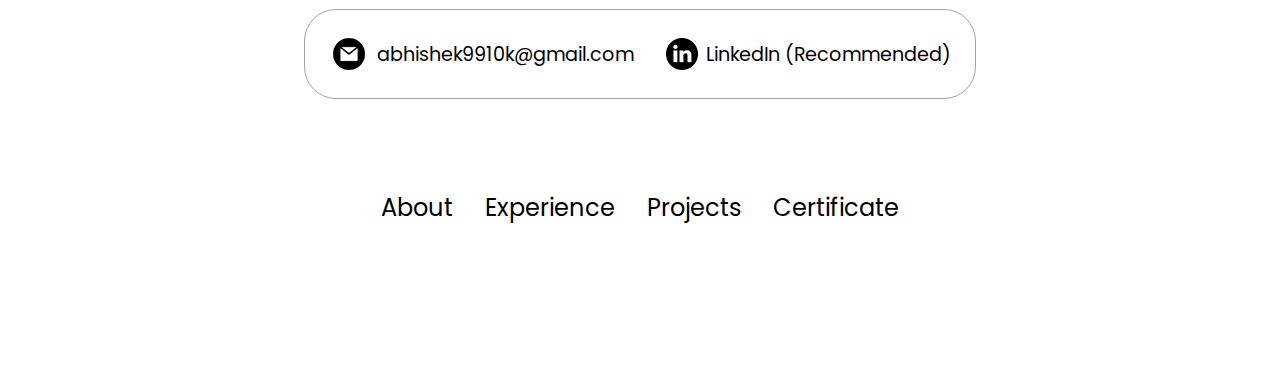
==== commit ee53cc69: "ok" ====
--- a/index.html
+++ b/index.html
@@ -297,17 +297,17 @@
                 class="project-img"
               />
             </div>
-            <h2 class="experience-sub-title project-title">Project One</h2>
+            <h2 class="experience-sub-title project-title">Loan Approval Prediction</h2>
             <div class="btn-container">
               <button
                 class="btn btn-color-2 project-btn"
-                onclick="window.open('https://github.com/abhi24112')"
+                onclick="window.open('https://github.com/abhi24112/Loan-Approval-Prediction-.git')"
               >
                 Github
               </button>
               <button
                 class="btn btn-color-2 project-btn"
-                onclick="window.open('https://github.com/abhi24112')"
+                onclick="window.open('https://loan-approval-prediction-jc8r.onrender.com/')"
               >
                 Live Demo
               </button>
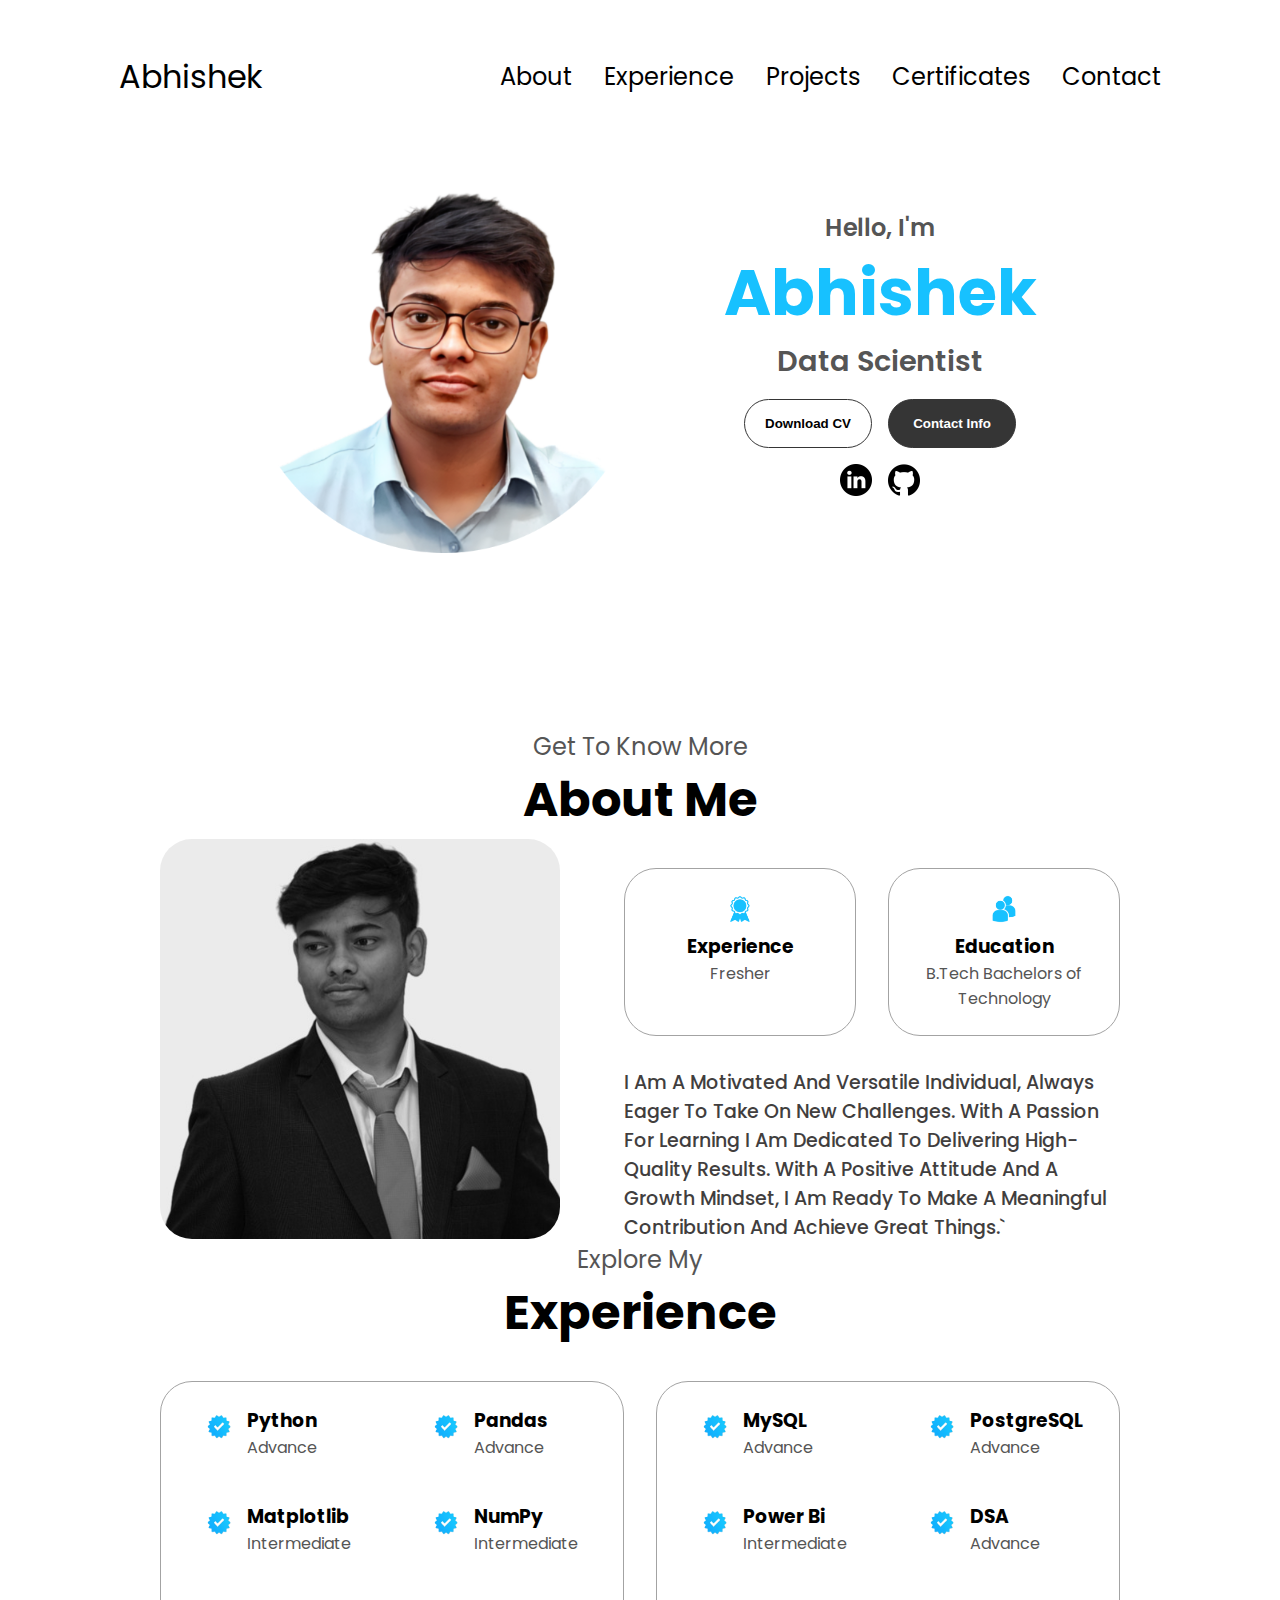
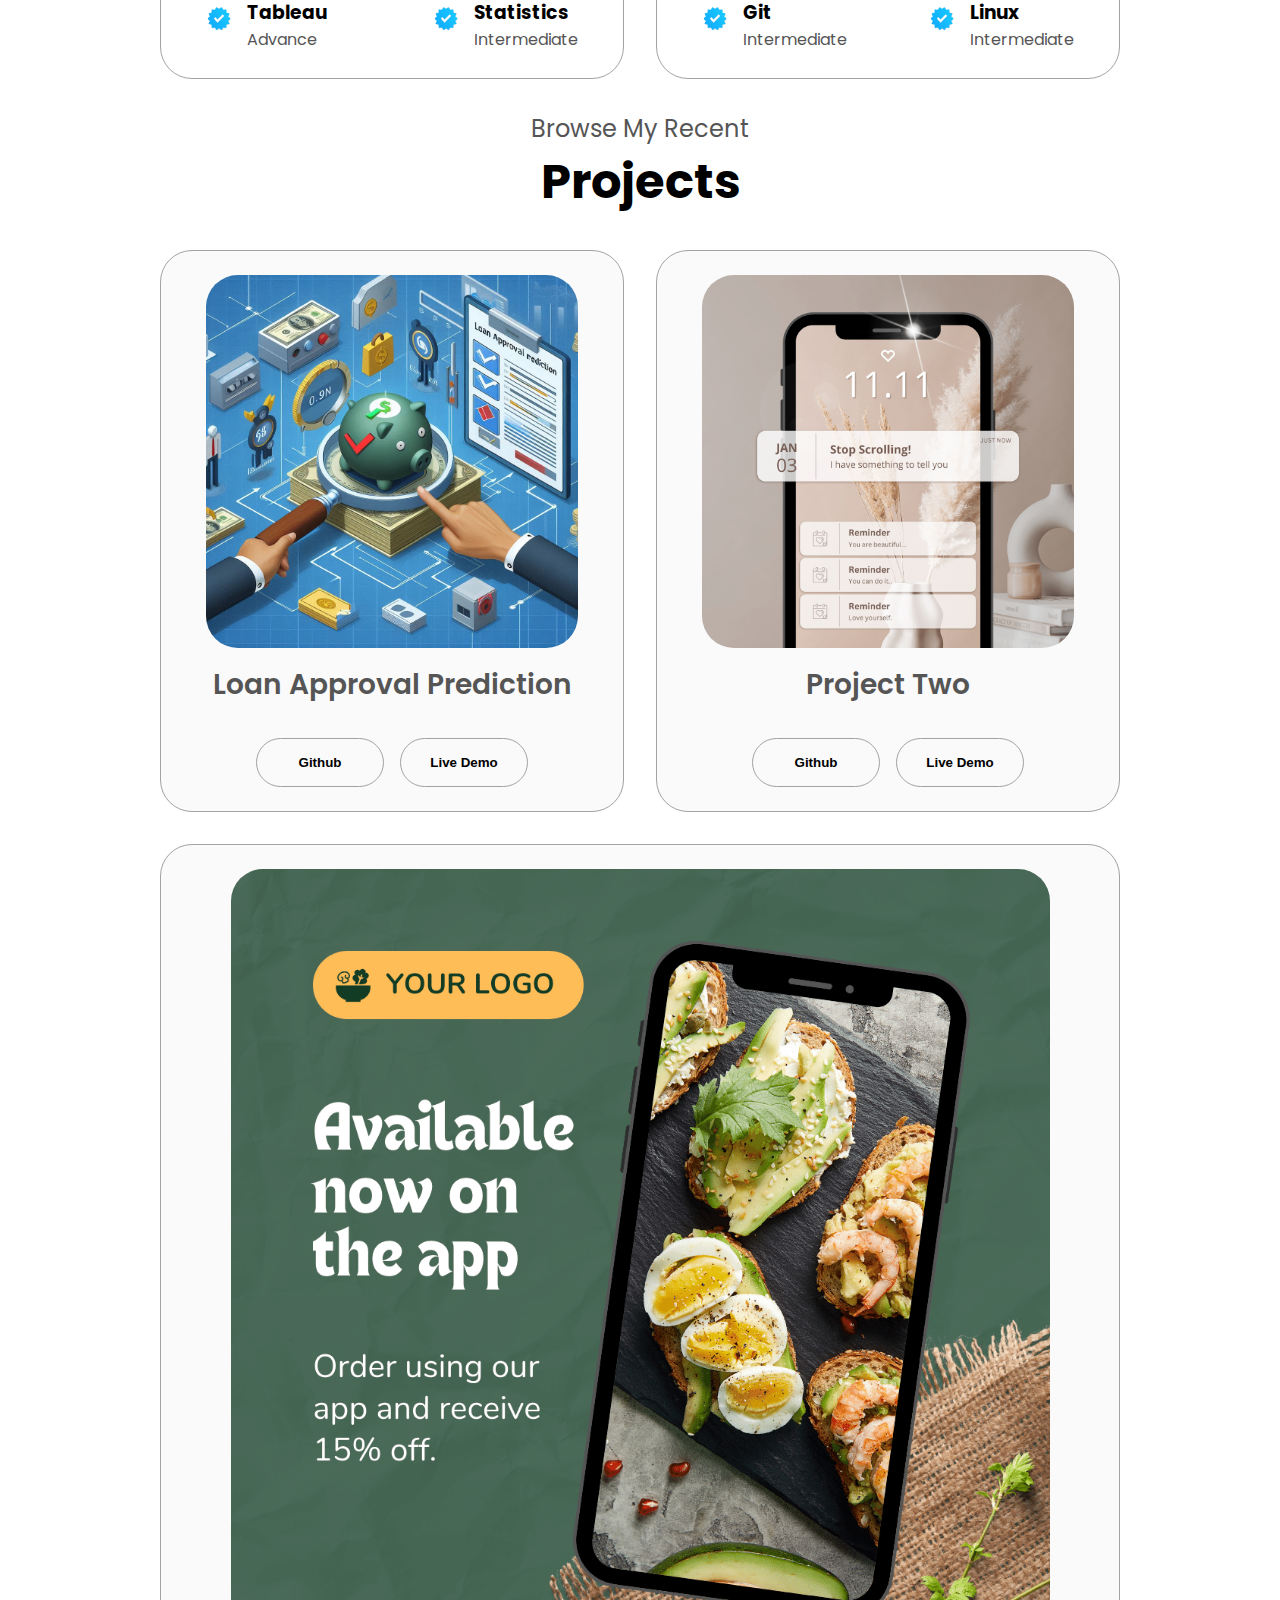
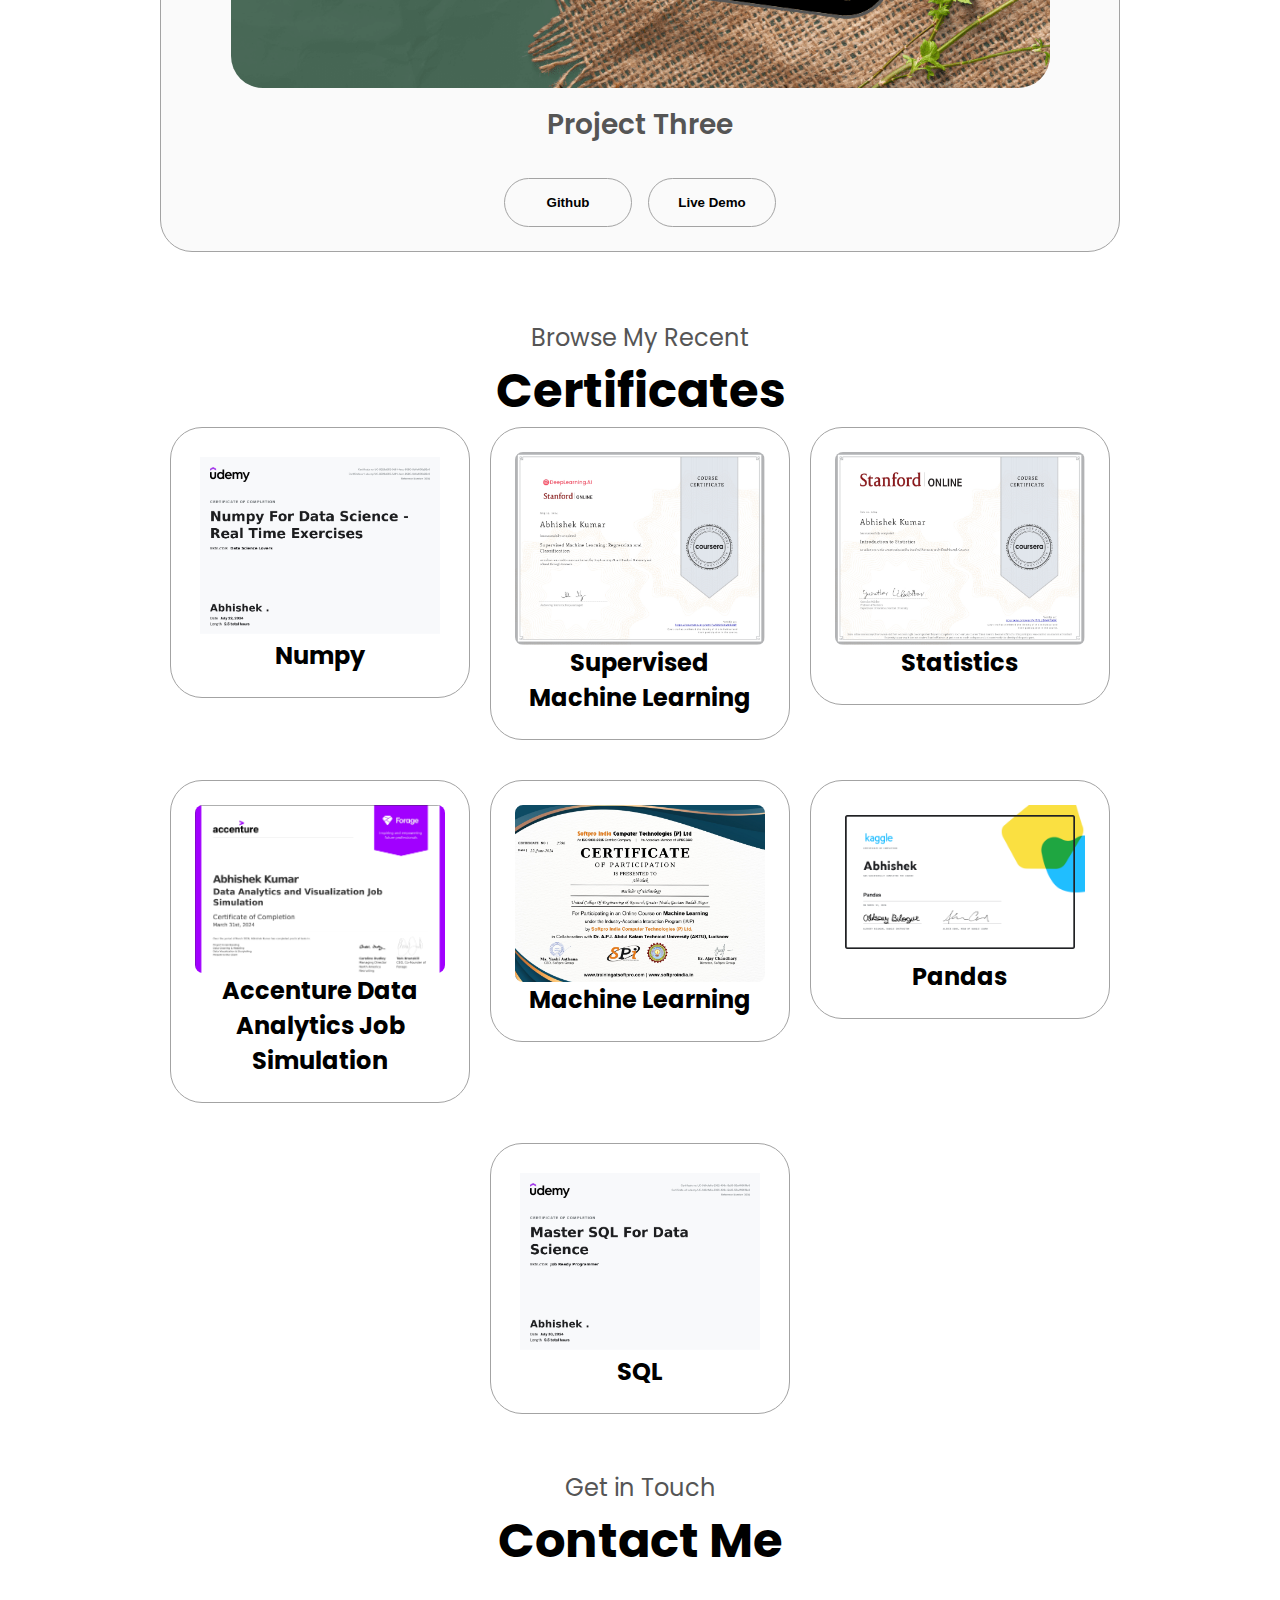
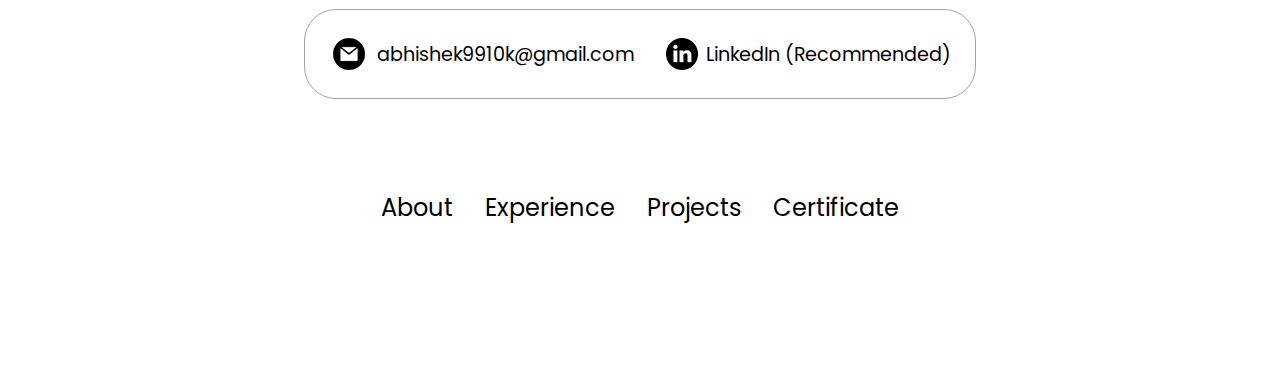
==== commit 5a90173a: "chaging the hero image" ====
--- a/index.html
+++ b/index.html
@@ -40,7 +40,7 @@
     </nav>
     <section id="profile">
       <div class="section__pic-container">
-        <img src="./assets/abhi_hero.png" alt="abhishek profile picture" />
+        <img src="./assets/abhi_hero2.png" alt="abhishek profile picture" />
       </div>
       <div class="section__text">
         <p class="section__text__p1">Hello, I'm</p>
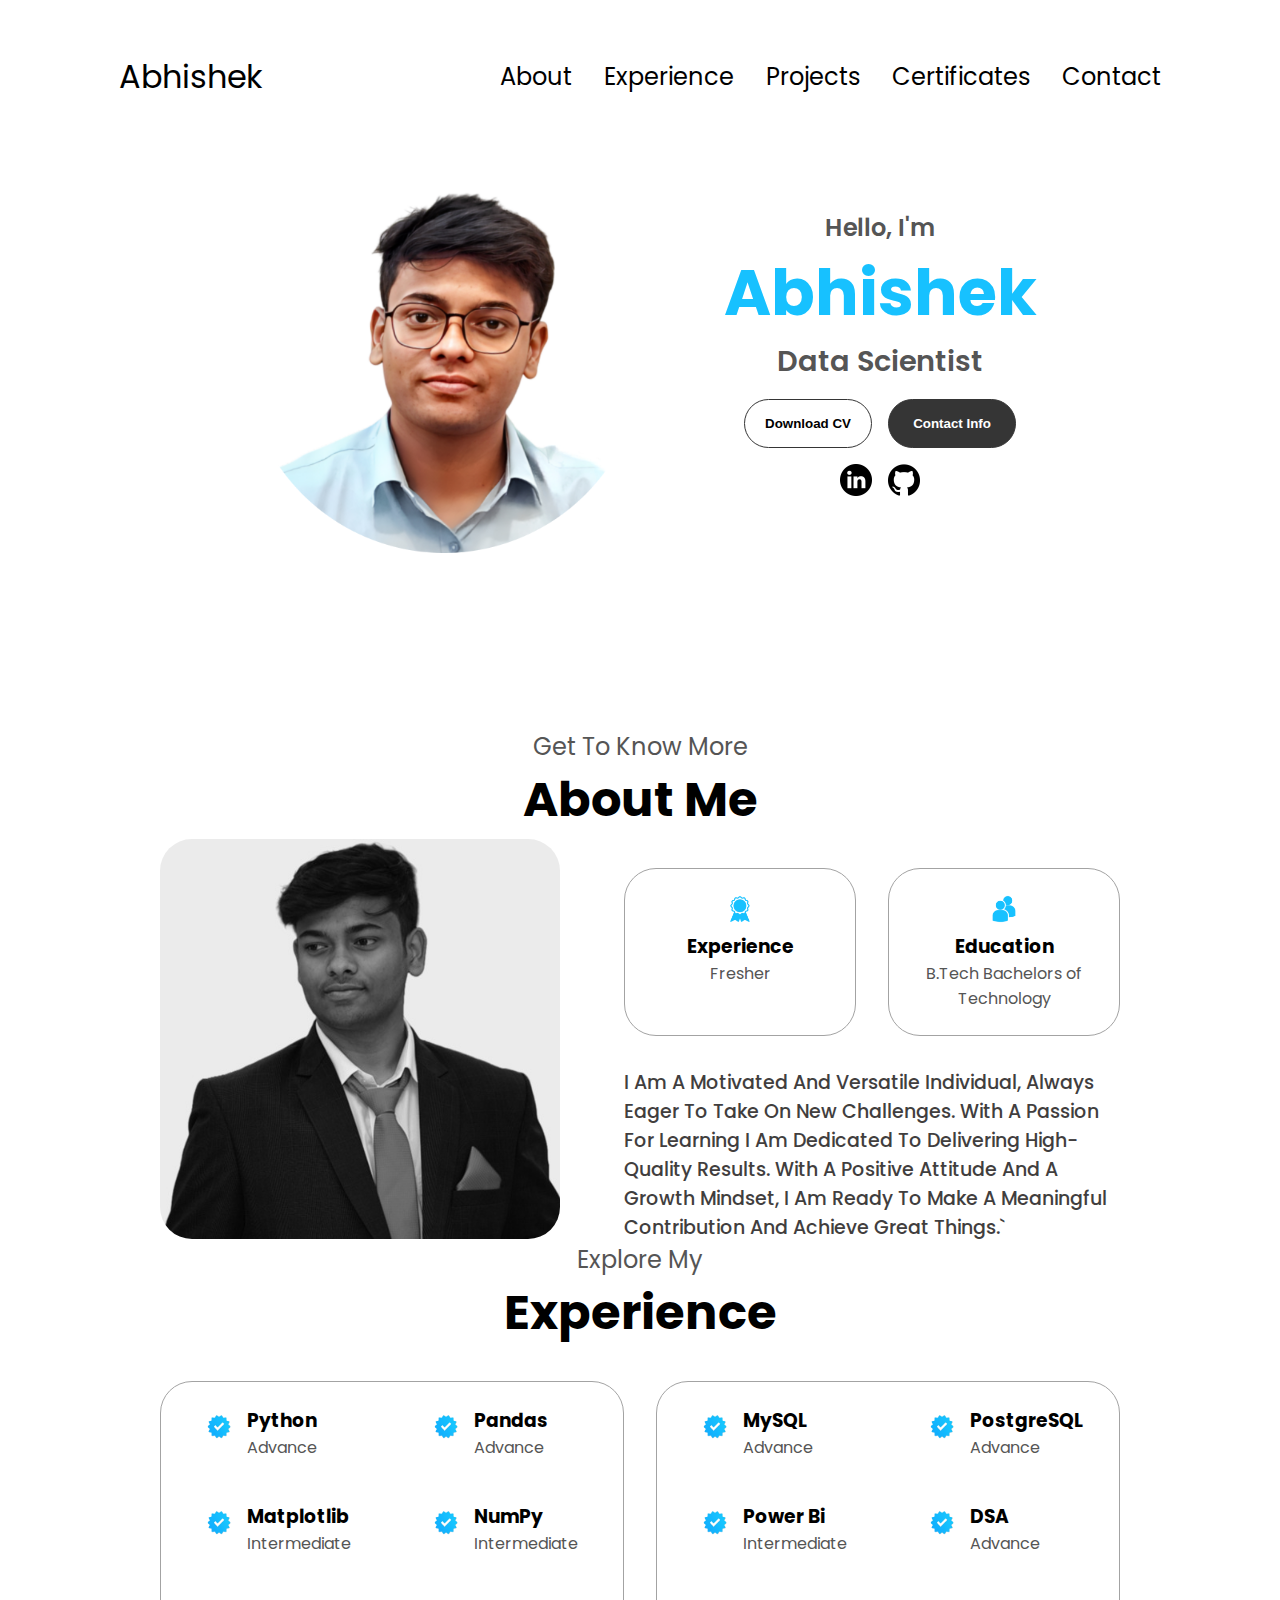
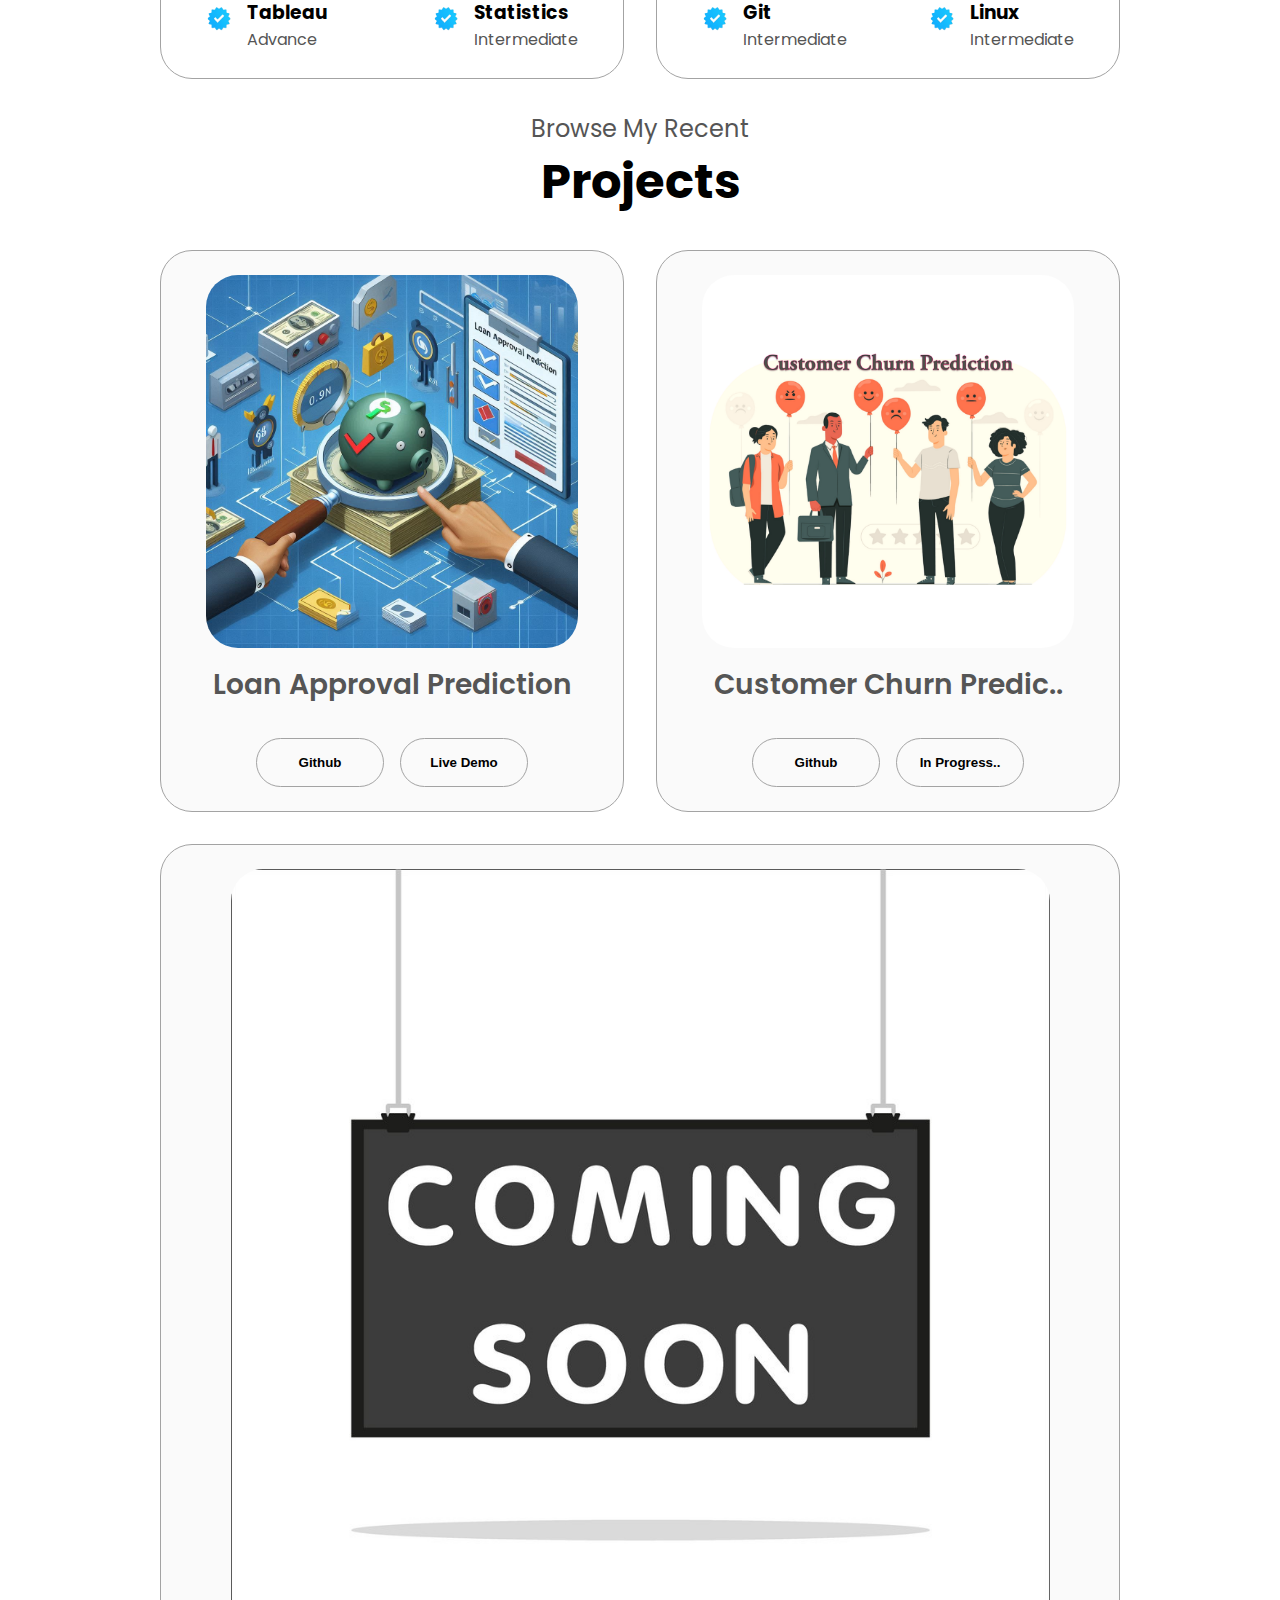
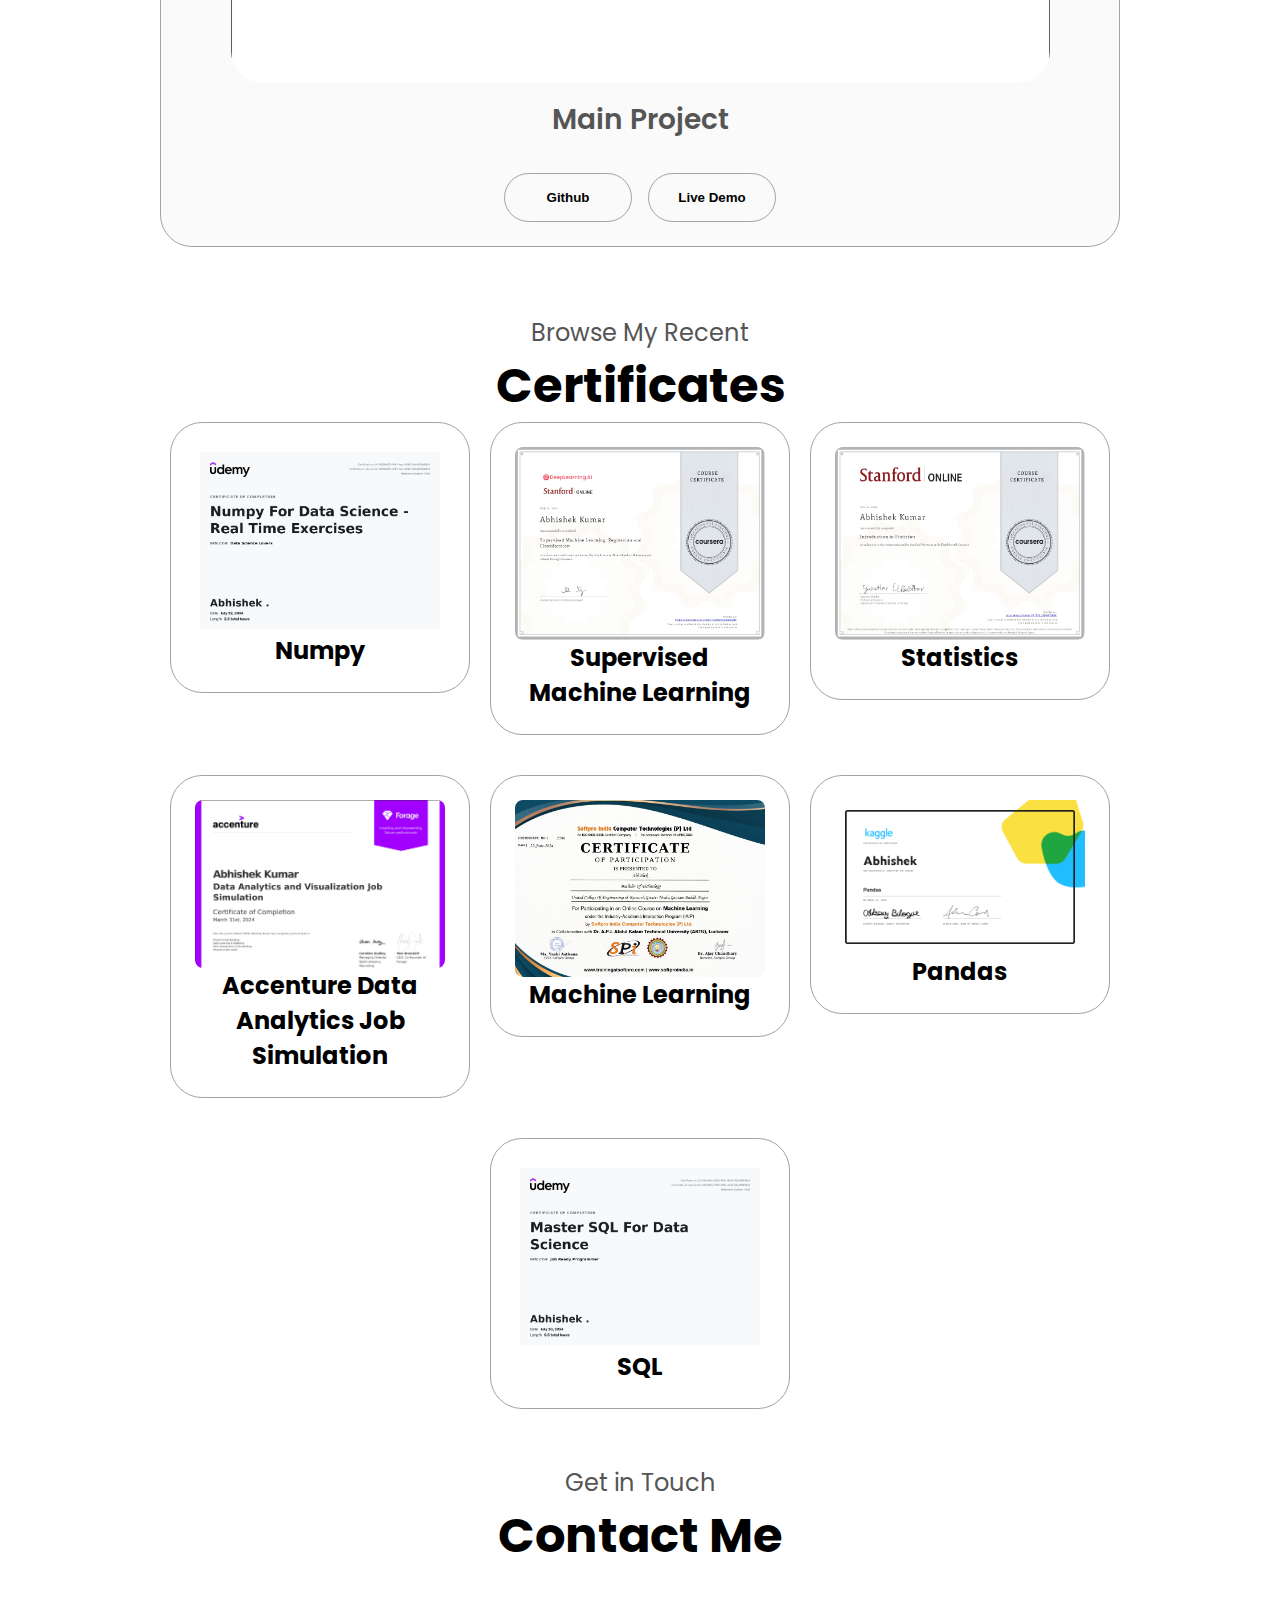
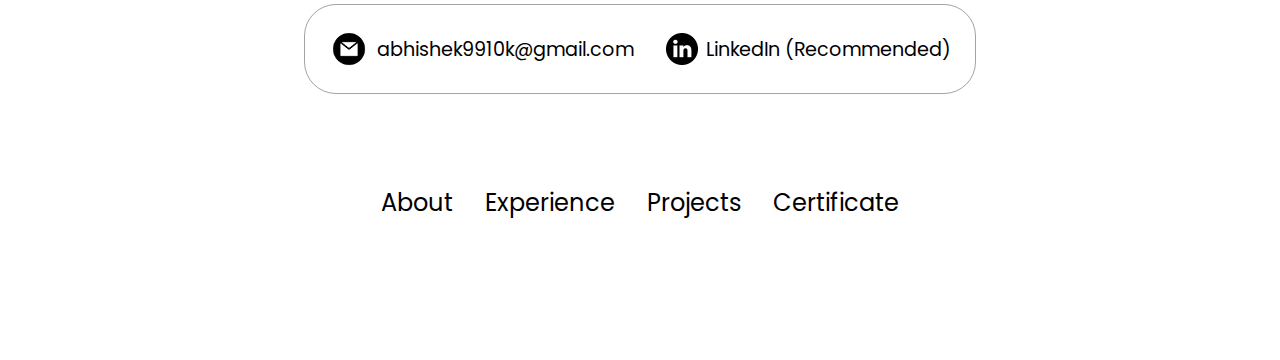
==== commit 464bbaef: "adding project 2 image and project 3 coming soon image and changing project 2 links of buttons." ====
--- a/index.html
+++ b/index.html
@@ -321,31 +321,31 @@
                 class="project-img"
               />
             </div>
-            <h2 class="experience-sub-title project-title">Project Two</h2>
+            <h2 class="experience-sub-title project-title">Customer Churn Predic..</h2>
             <div class="btn-container">
               <button
                 class="btn btn-color-2 project-btn"
-                onclick="window.open('https://github.com/abhi24112')"
+                onclick="window.open('https://github.com/abhi24112/Churn_Prediction_telecom')"
               >
                 Github
               </button>
               <button
                 class="btn btn-color-2 project-btn"
-                onclick="window.open('https://github.com/abhi24112')"
-              >
-                Live Demo
+                onclick="window.open('https://github.com/abhi24112/Churn_Prediction_telecom')"
+              >
+                In Progress..
               </button>
             </div>
           </div>
           <div class="details-container color-container">
             <div class="article-container">
               <img
-                src="./assets/project-3.png"
+                src="./assets/coming_soon.png"
                 alt="Project 3"
                 class="project-img"
               />
             </div>
-            <h2 class="experience-sub-title project-title">Project Three</h2>
+            <h2 class="experience-sub-title project-title">Main Project</h2>
             <div class="btn-container">
               <button
                 class="btn btn-color-2 project-btn"
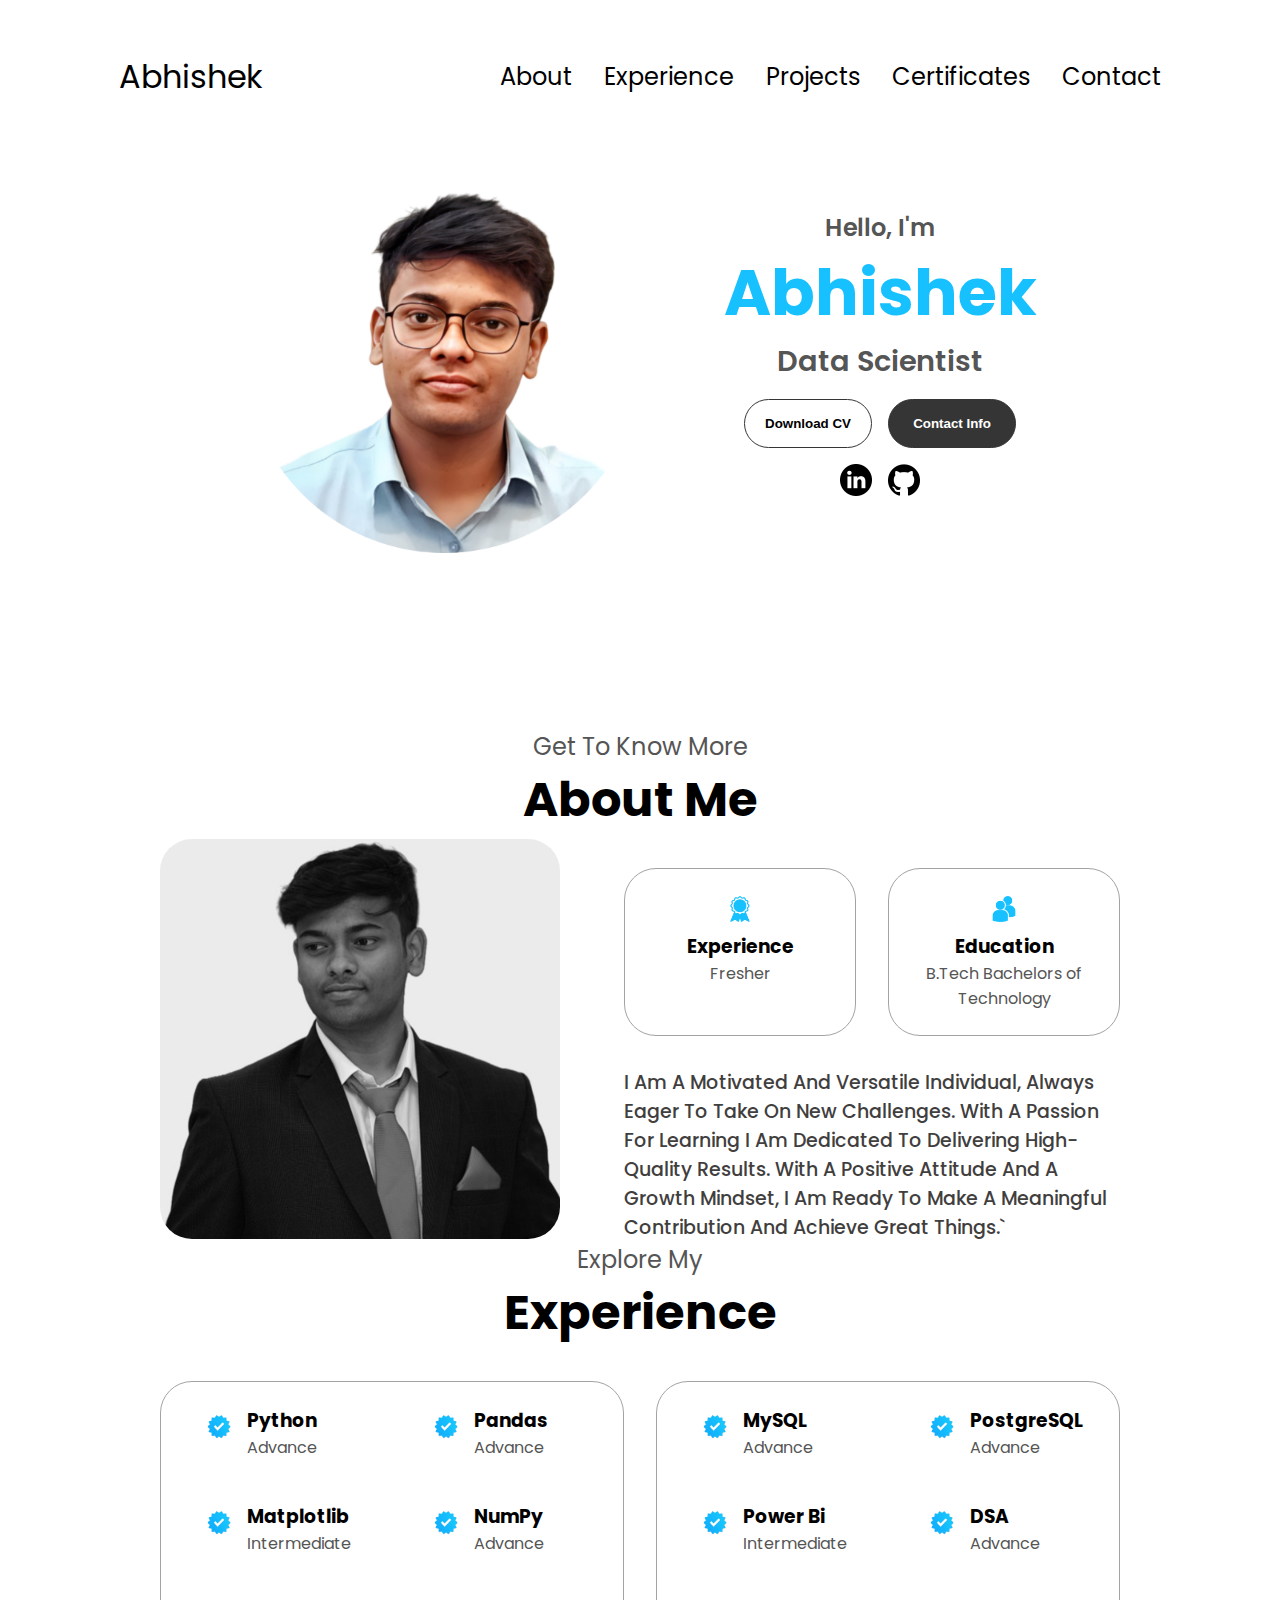
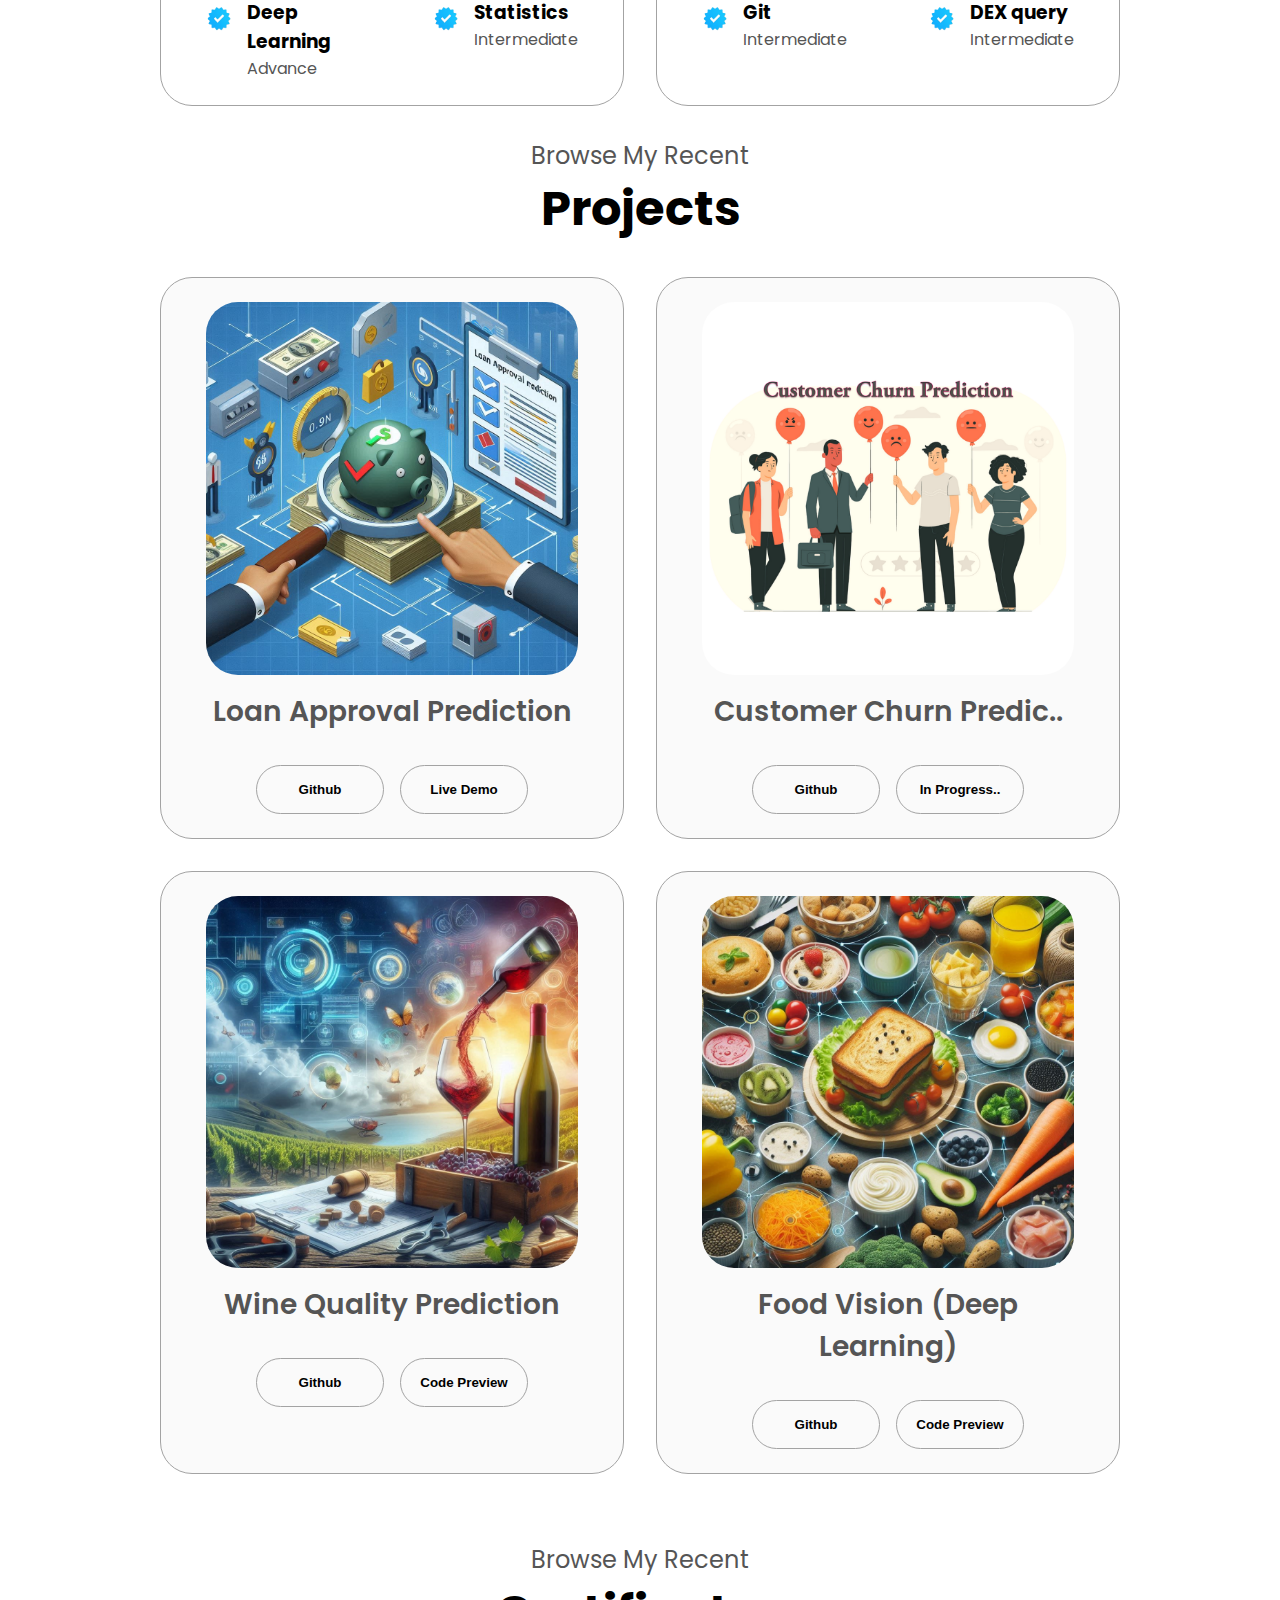
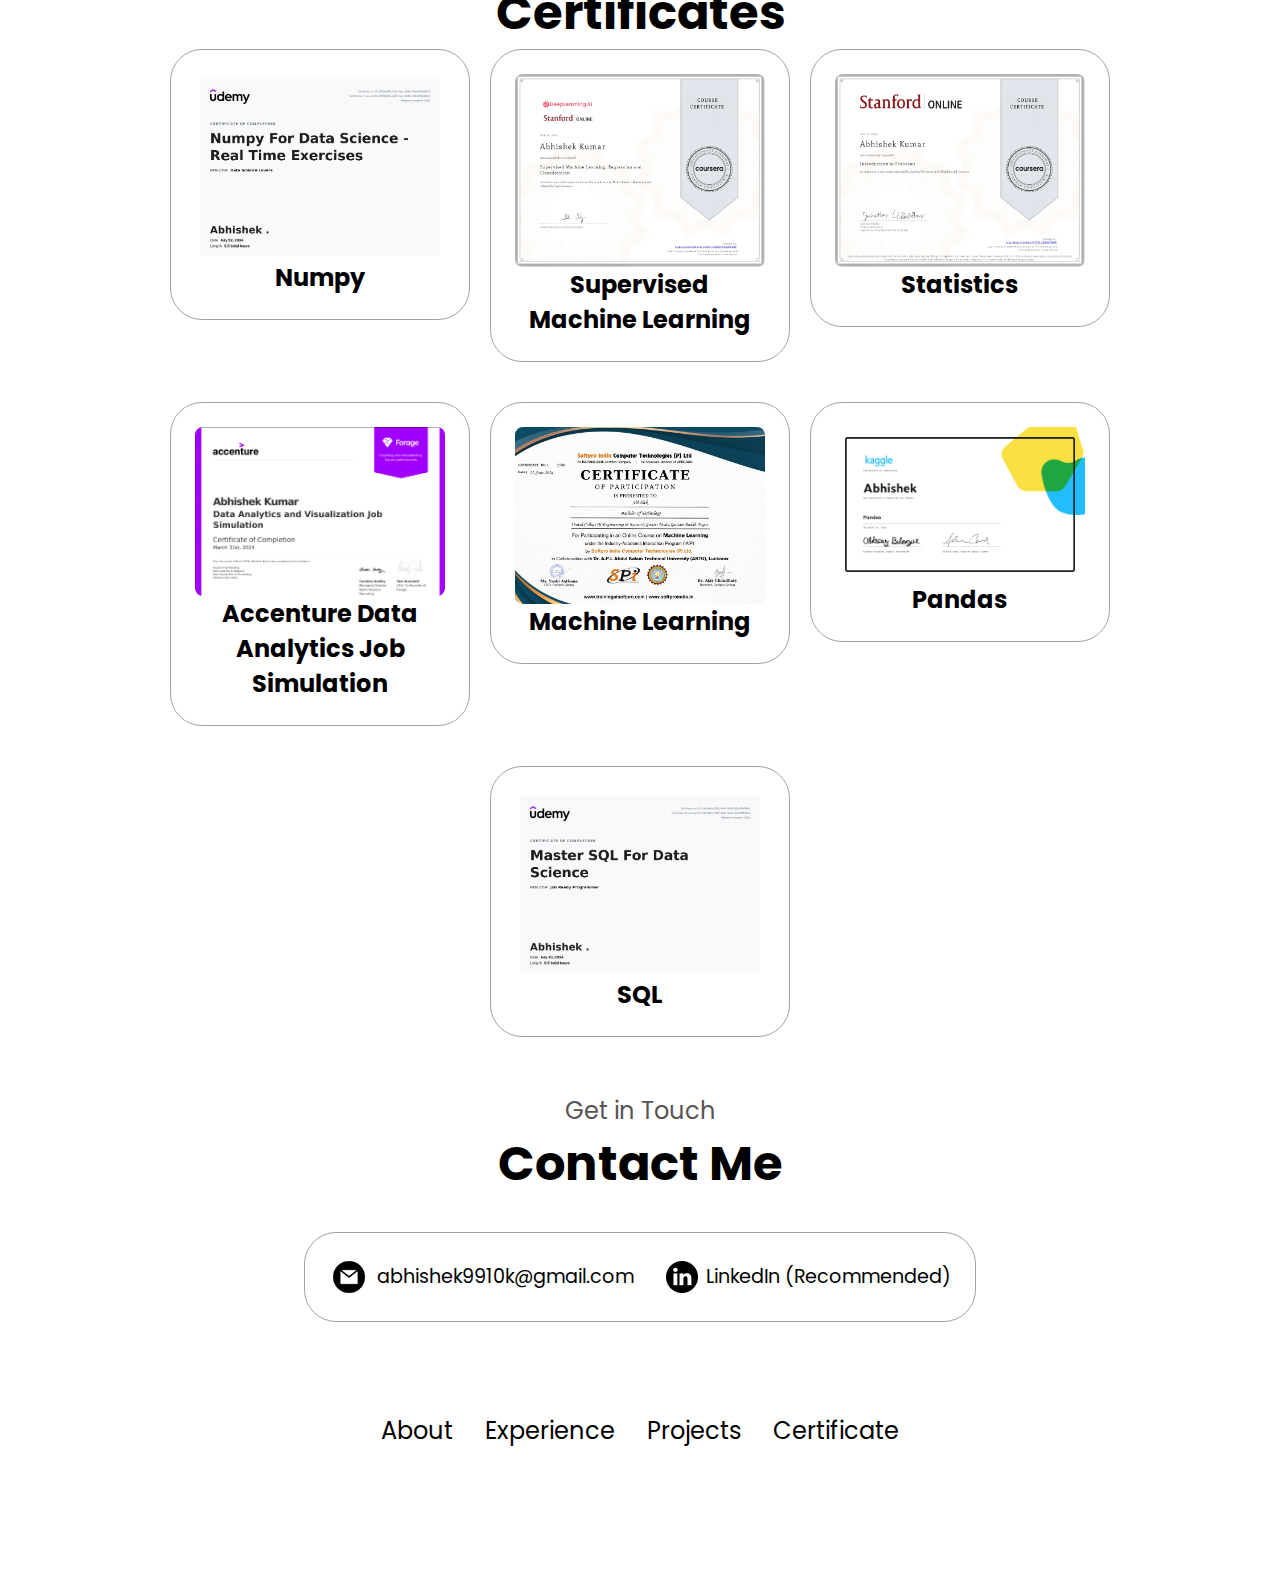
==== commit 41d4ec53: "Adding more projects" ====
--- a/index.html
+++ b/index.html
@@ -47,16 +47,16 @@
         <h1 class="section_title">Abhishek</h1>
         <p class="section__text__p2">Data Scientist</p>
         <div class="btn-container">
-          <!-- <button
+          <button
             class="btn btn-color-2"
-            onclick="window.open('.assets\no_resume.html')"
+            onclick="window.open('assets/Abhishek_Resume.pdf', '_blank')"
           >
             Download CV
+          </button>
+
+          <!-- <button class="btn btn-color-2" onclick="window.open('no_resume.html', '_blank')" >
+            Download CV
           </button> -->
-
-          <button class="btn btn-color-2" onclick="window.open('no_resume.html', '_blank')" >
-            Download CV
-          </button>
 
           <button class="btn btn-color-1" onclick="location.href='./#contact'">
             Contact Info
@@ -177,17 +177,17 @@
                 />
                 <div>
                   <h3>NumPy</h3>
-                  <p>Intermediate</p>
-                </div>
-              </article>
-              <article>
-                <img
-                  src="./assets/checkm-removebg-preview.png"
-                  alt="Experience icon"
-                  class="icon"
-                />
-                <div>
-                  <h3>Tableau</h3>
+                  <p>Advance</p>
+                </div>
+              </article>
+              <article>
+                <img
+                  src="./assets/checkm-removebg-preview.png"
+                  alt="Experience icon"
+                  class="icon"
+                />
+                <div>
+                  <h3>Deep Learning</h3>
                   <p>Advance</p>
                 </div>
               </article>
@@ -269,7 +269,7 @@
                   class="icon"
                 />
                 <div>
-                  <h3>Linux</h3>
+                  <h3>DEX query</h3>
                   <p>Intermediate</p>
                 </div>
               </article>
@@ -321,7 +321,7 @@
                 class="project-img"
               />
             </div>
-            <h2 class="experience-sub-title project-title">Customer Churn Predic..</h2>
+            <h2 class="experience-sub-title project-title", alt="Customer Churn Prediction">Customer Churn Predic..</h2>
             <div class="btn-container">
               <button
                 class="btn btn-color-2 project-btn"
@@ -340,24 +340,48 @@
           <div class="details-container color-container">
             <div class="article-container">
               <img
-                src="./assets/coming_soon.png"
+                src="./assets/wine quality prediction project.jpeg"
                 alt="Project 3"
                 class="project-img"
               />
             </div>
-            <h2 class="experience-sub-title project-title">Main Project</h2>
+            <h2 class="experience-sub-title project-title", alt="Wine Quality Prediction">Wine Quality Prediction</h2>
             <div class="btn-container">
               <button
                 class="btn btn-color-2 project-btn"
-                onclick="window.open('https://github.com/abhi24112')"
+                onclick="window.open('https://github.com/abhi24112/Wine-Quality-Prediction')"
               >
                 Github
               </button>
               <button
                 class="btn btn-color-2 project-btn"
-                onclick="window.open('https://github.com/abhi24112')"
-              >
-                Live Demo
+                onclick="window.open('https://github.com/abhi24112/Wine-Quality-Prediction/blob/main/Wine%20Quality%20Prediction.ipynb')"
+              >
+                Code Preview
+              </button>
+            </div>
+          </div>
+          <div class="details-container color-container">
+            <div class="article-container">
+              <img
+                src="./assets/image.jpeg"
+                alt="Project 4"
+                class="project-img"
+              />
+            </div>
+            <h2 class="experience-sub-title project-title">Food Vision (Deep Learning)</h2>
+            <div class="btn-container">
+              <button
+                class="btn btn-color-2 project-btn"
+                onclick="window.open('https://github.com/abhi24112/Food101_Vision_Project-')"
+              >
+                Github
+              </button>
+              <button
+                class="btn btn-color-2 project-btn"
+                onclick="window.open('https://github.com/abhi24112/Food101_Vision_Project-/blob/main/07_food_vision_milestone_project.ipynb')"
+              >
+                Code Preview
               </button>
             </div>
           </div>
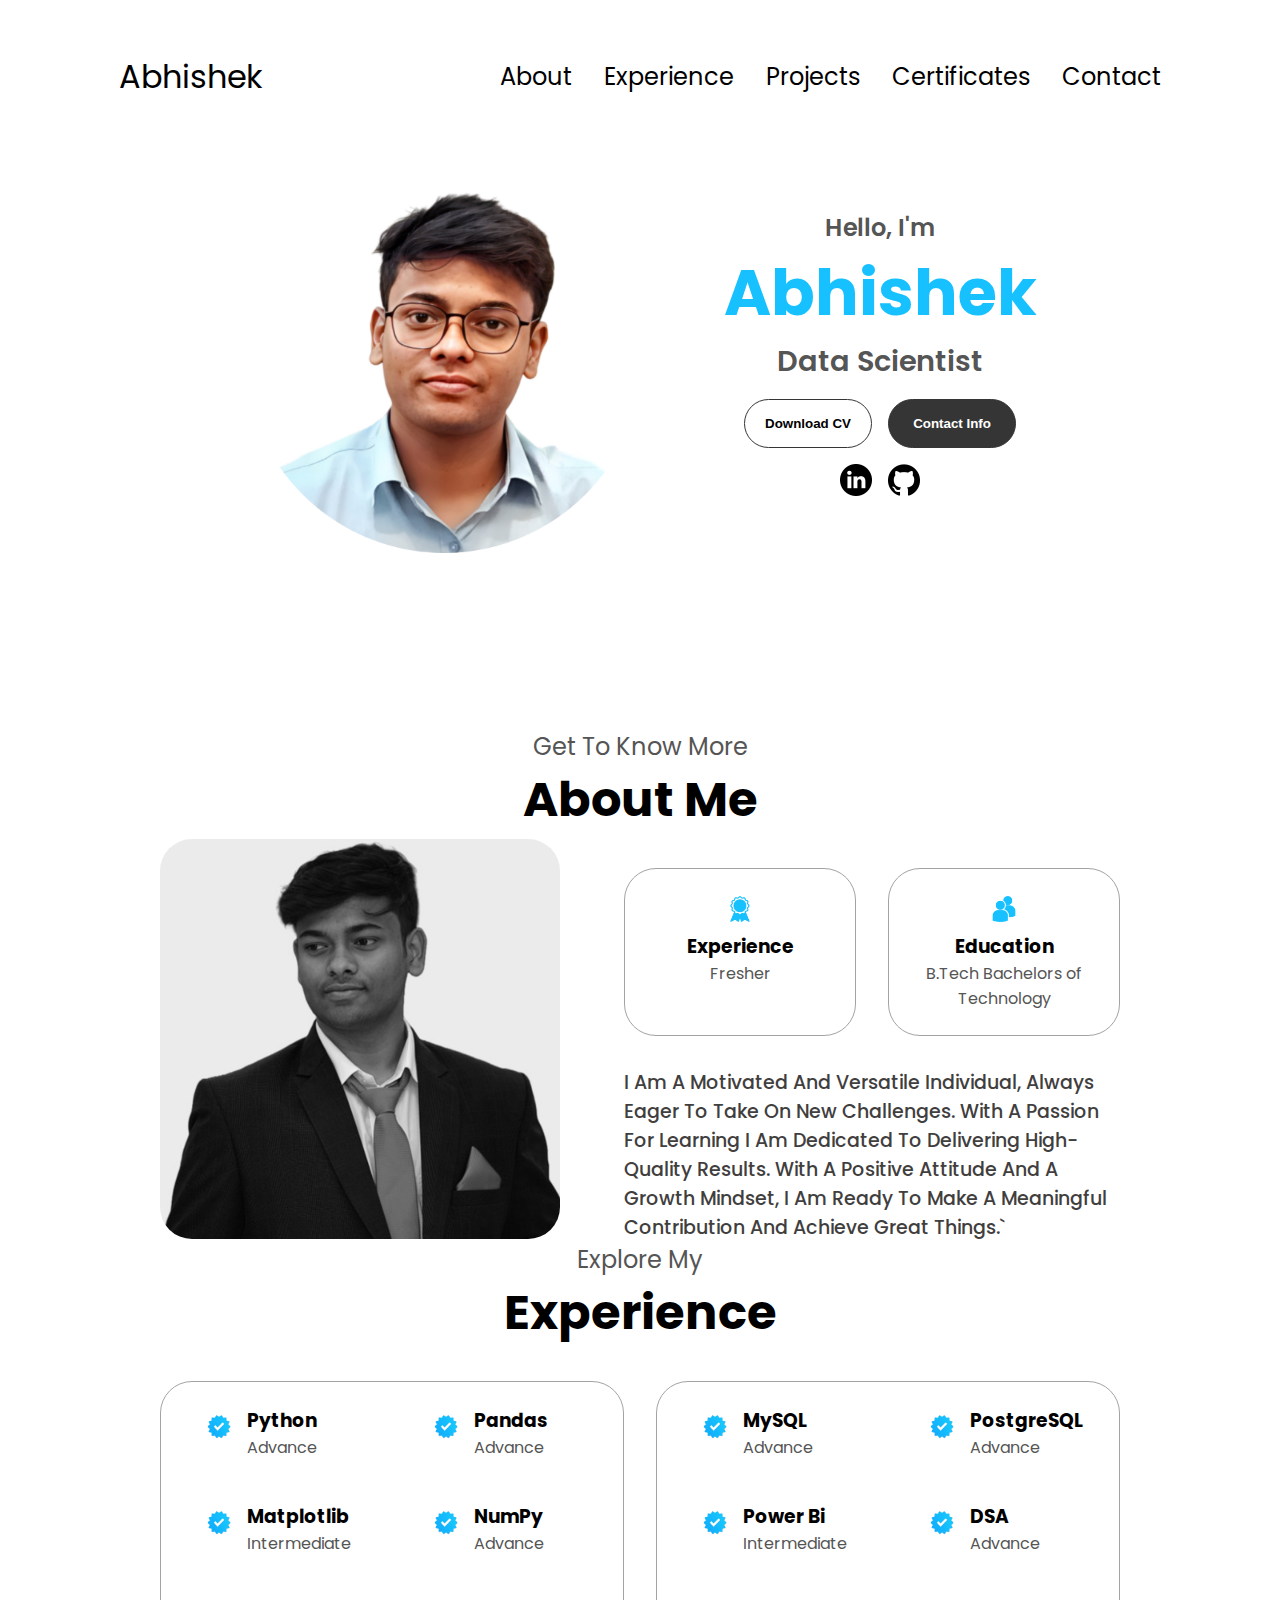
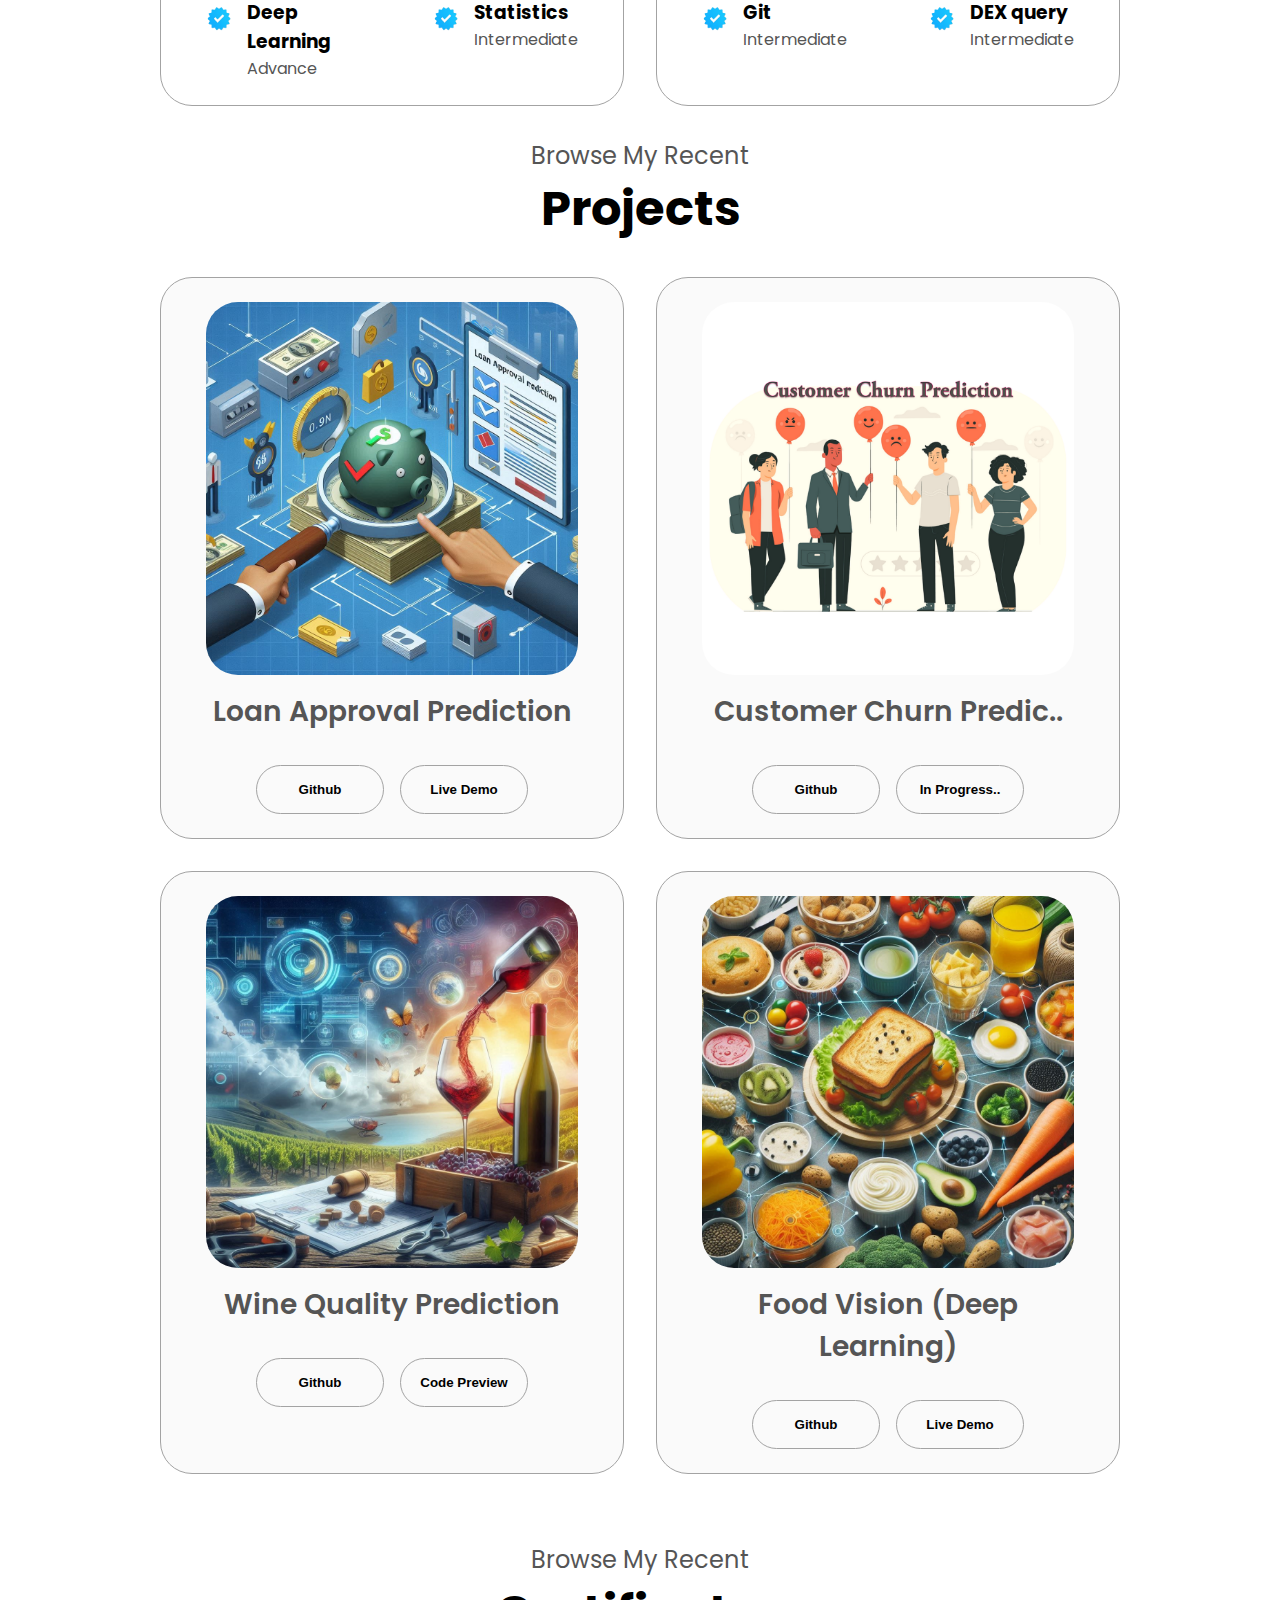
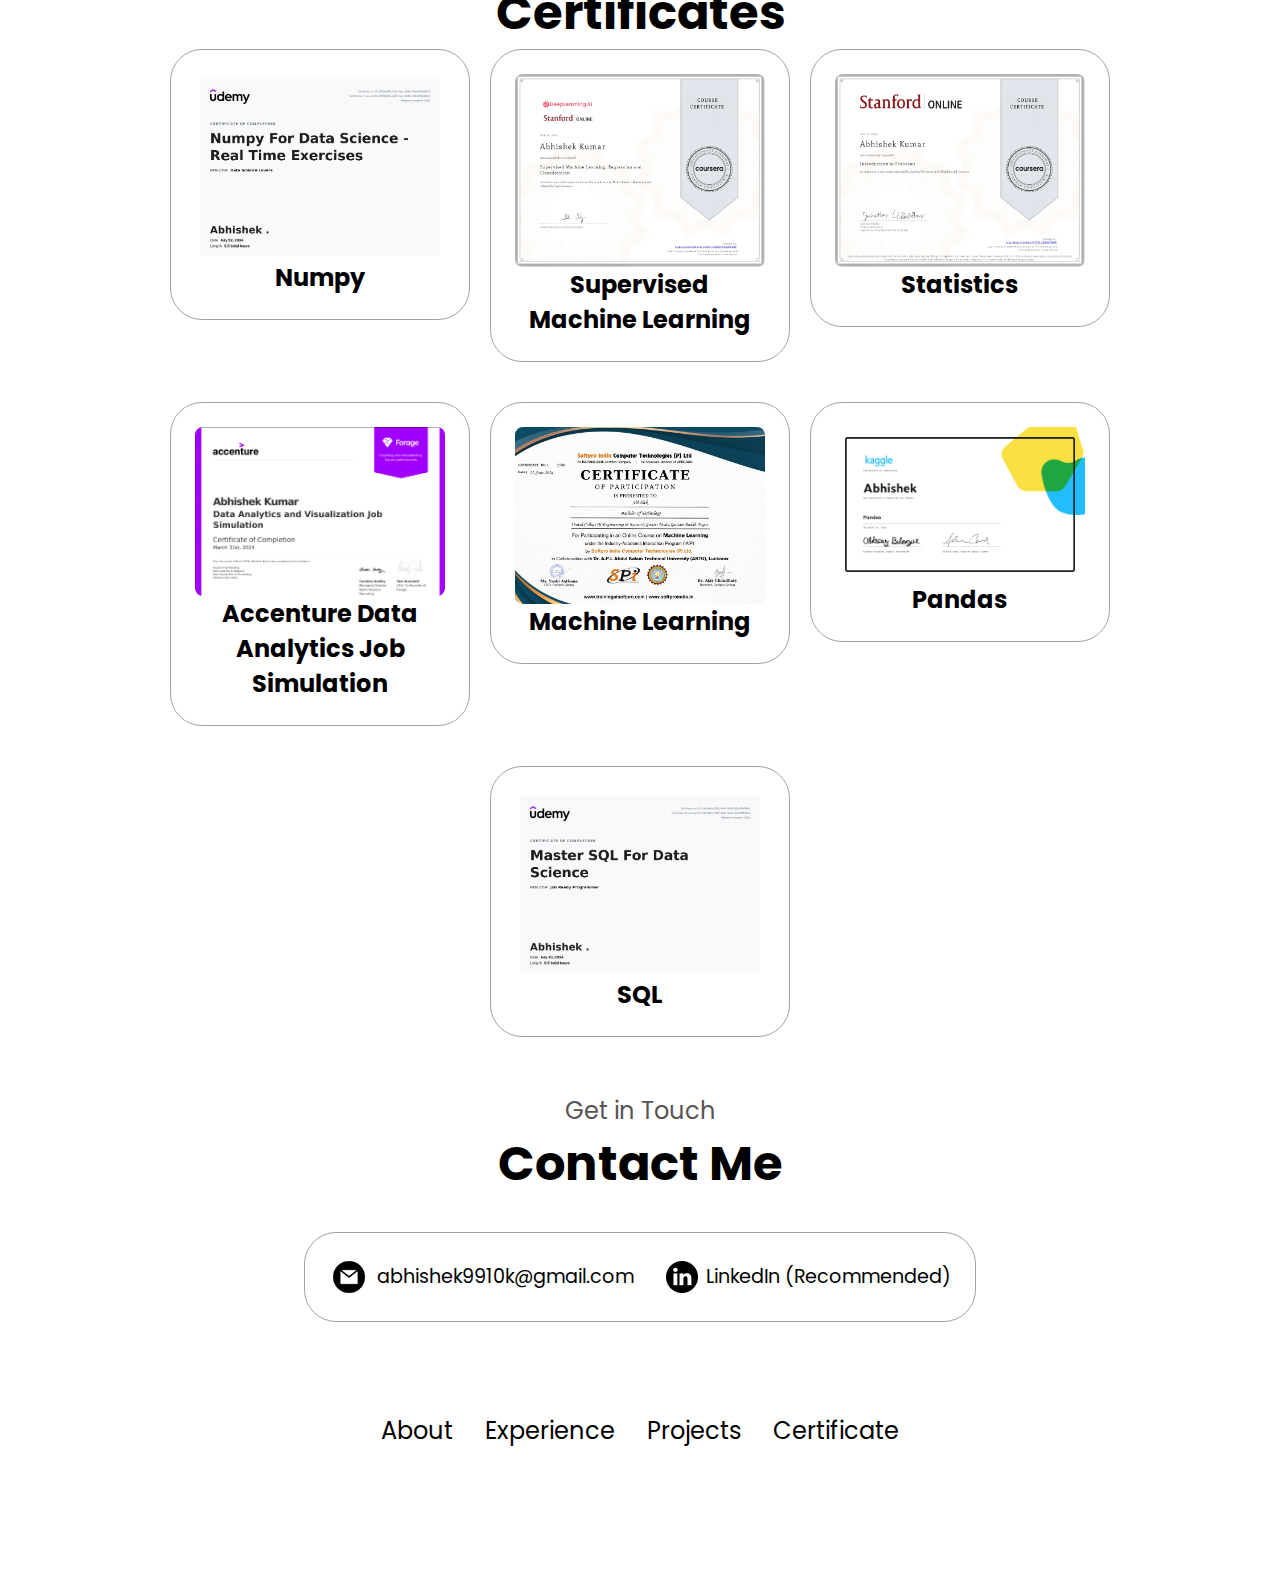
==== commit 7fb421f6: "changing button name" ====
--- a/index.html
+++ b/index.html
@@ -379,9 +379,9 @@
               </button>
               <button
                 class="btn btn-color-2 project-btn"
-                onclick="window.open('https://github.com/abhi24112/Food101_Vision_Project-/blob/main/07_food_vision_milestone_project.ipynb')"
-              >
-                Code Preview
+                onclick="window.open('https://food101-prediction.streamlit.app/')"
+              >
+                Live Demo
               </button>
             </div>
           </div>
